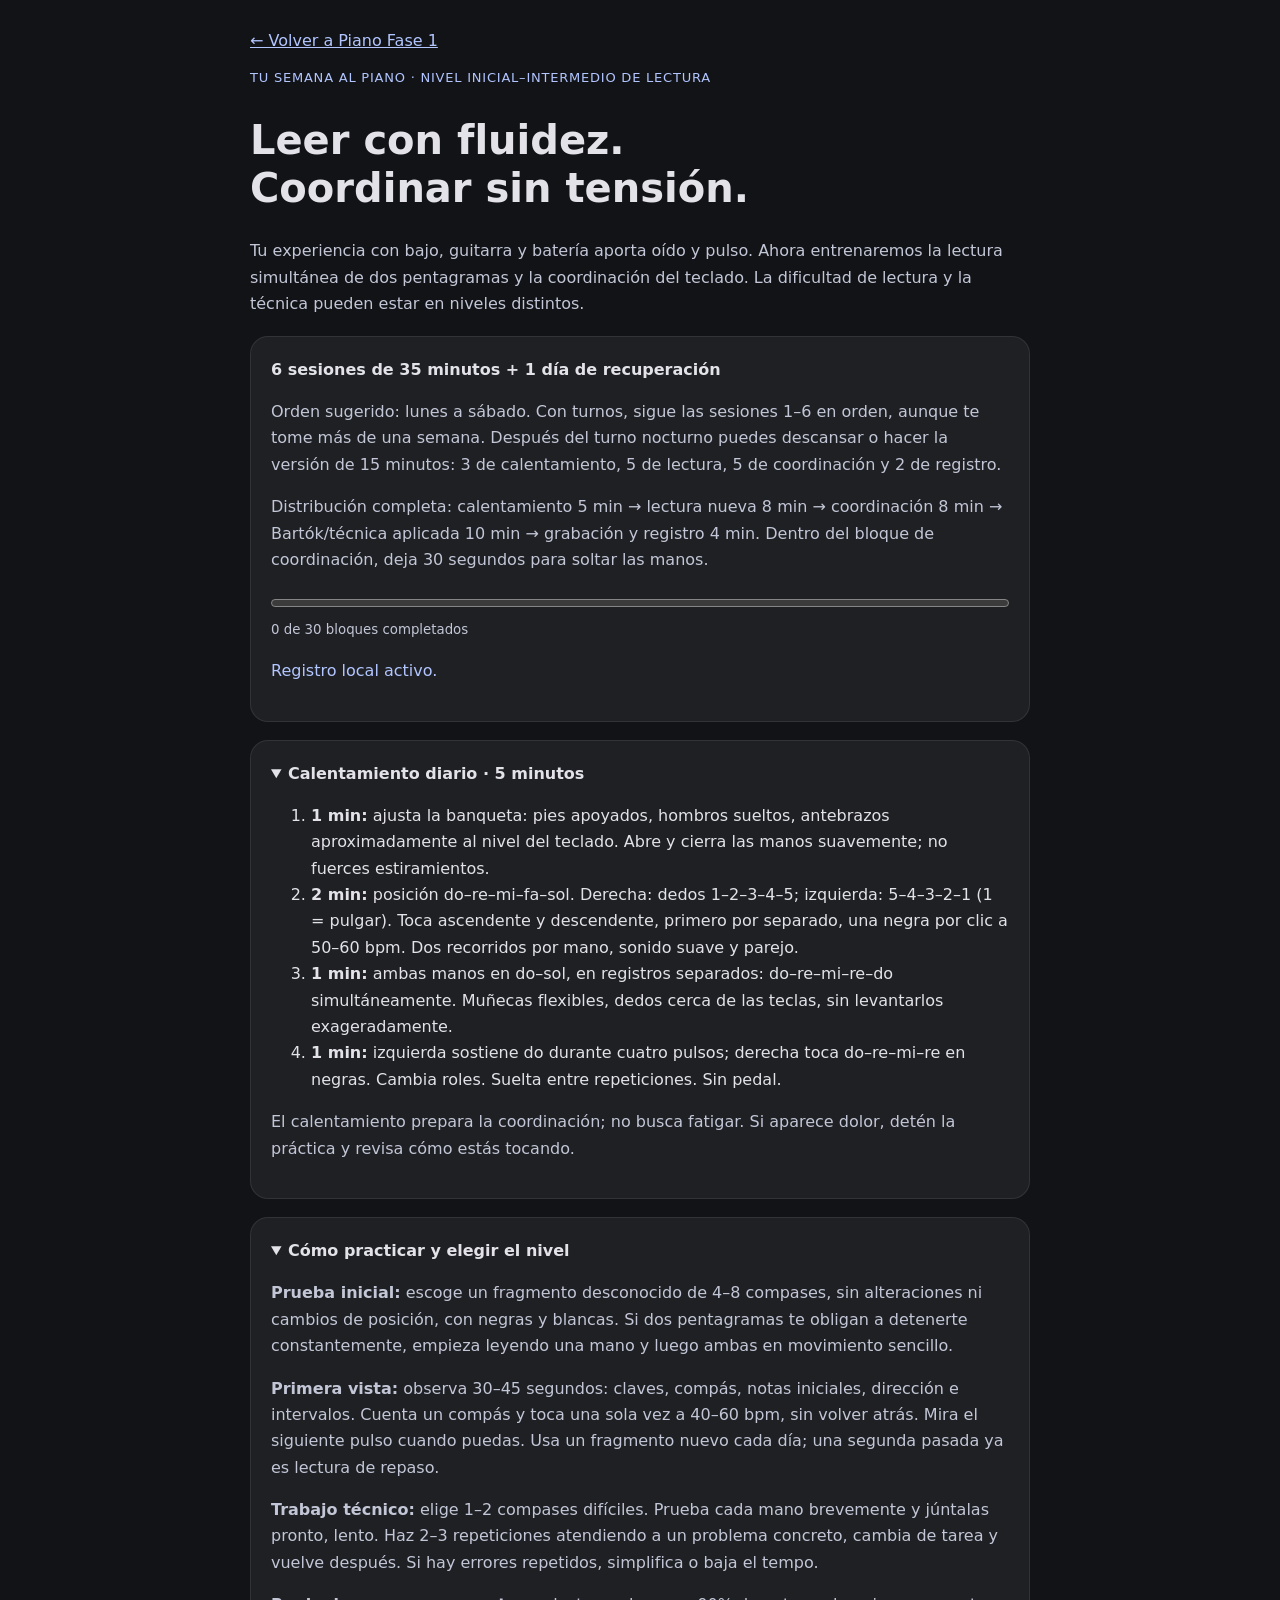
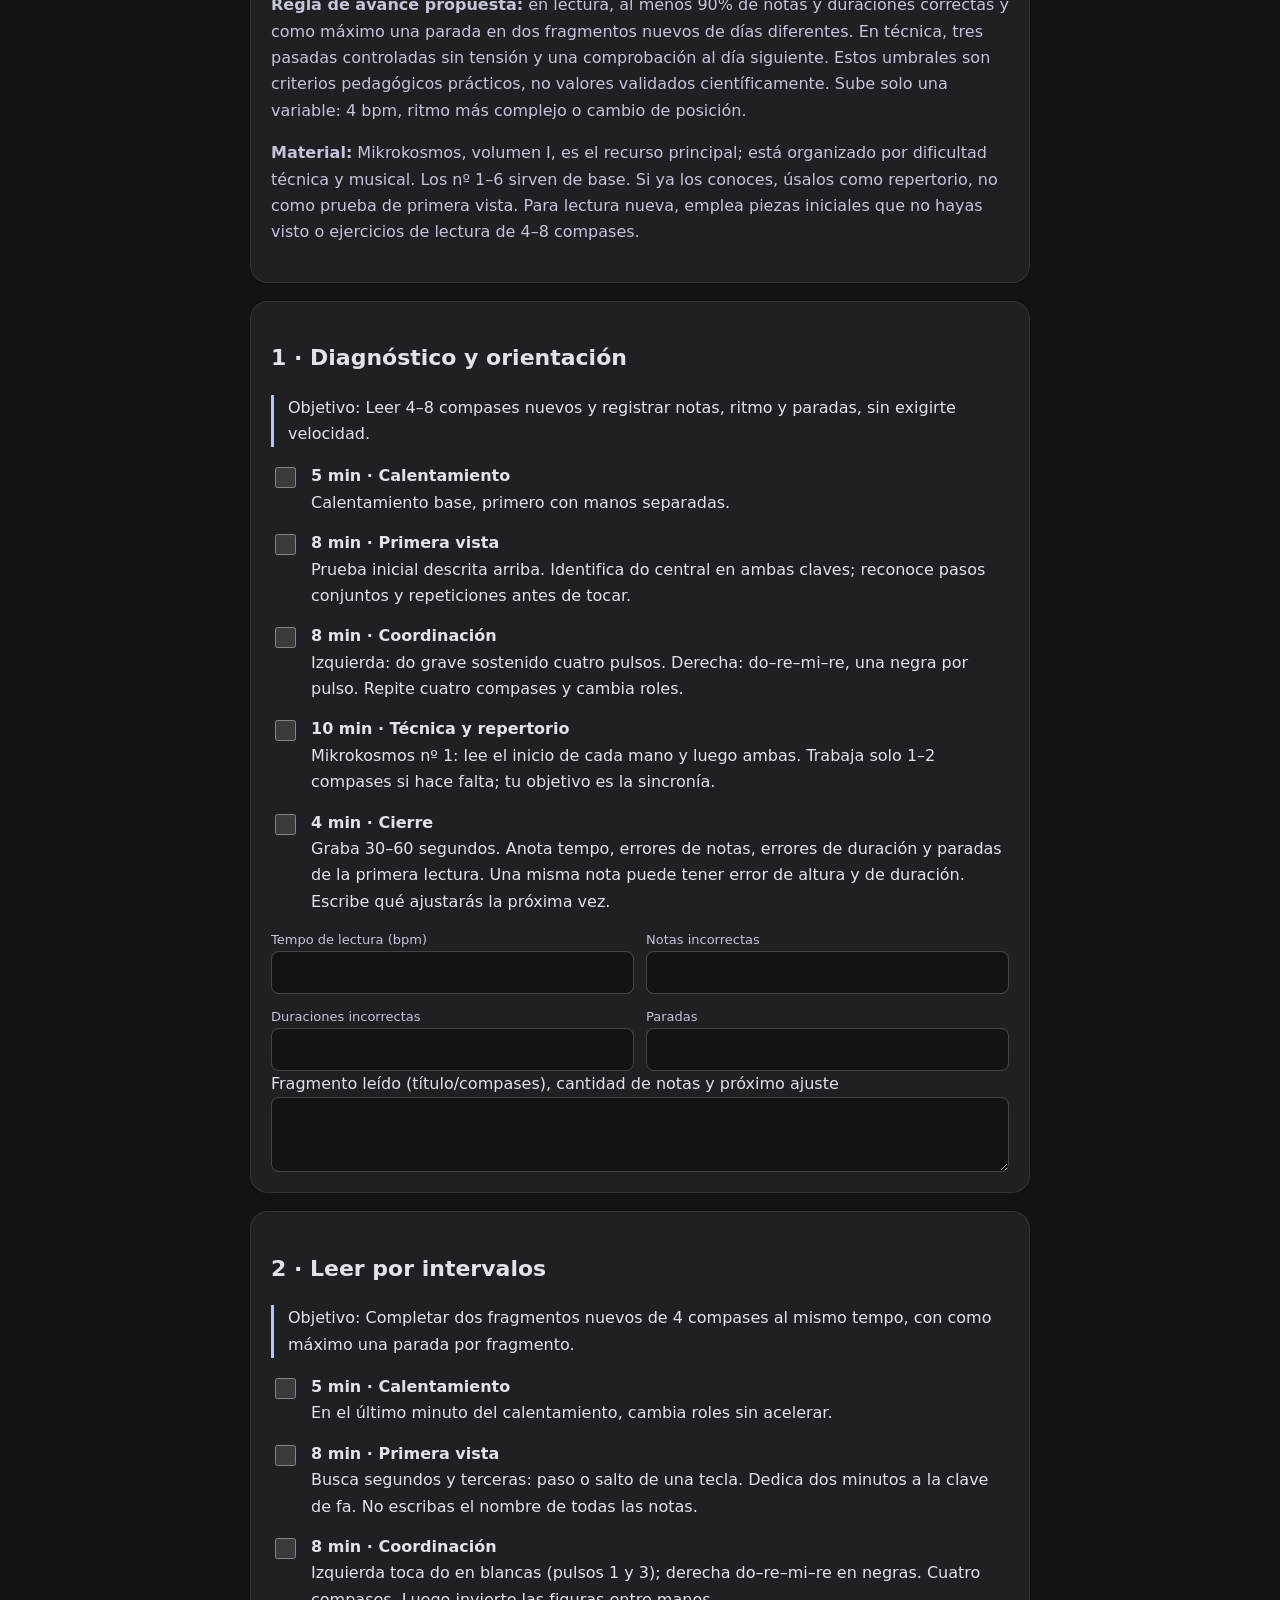
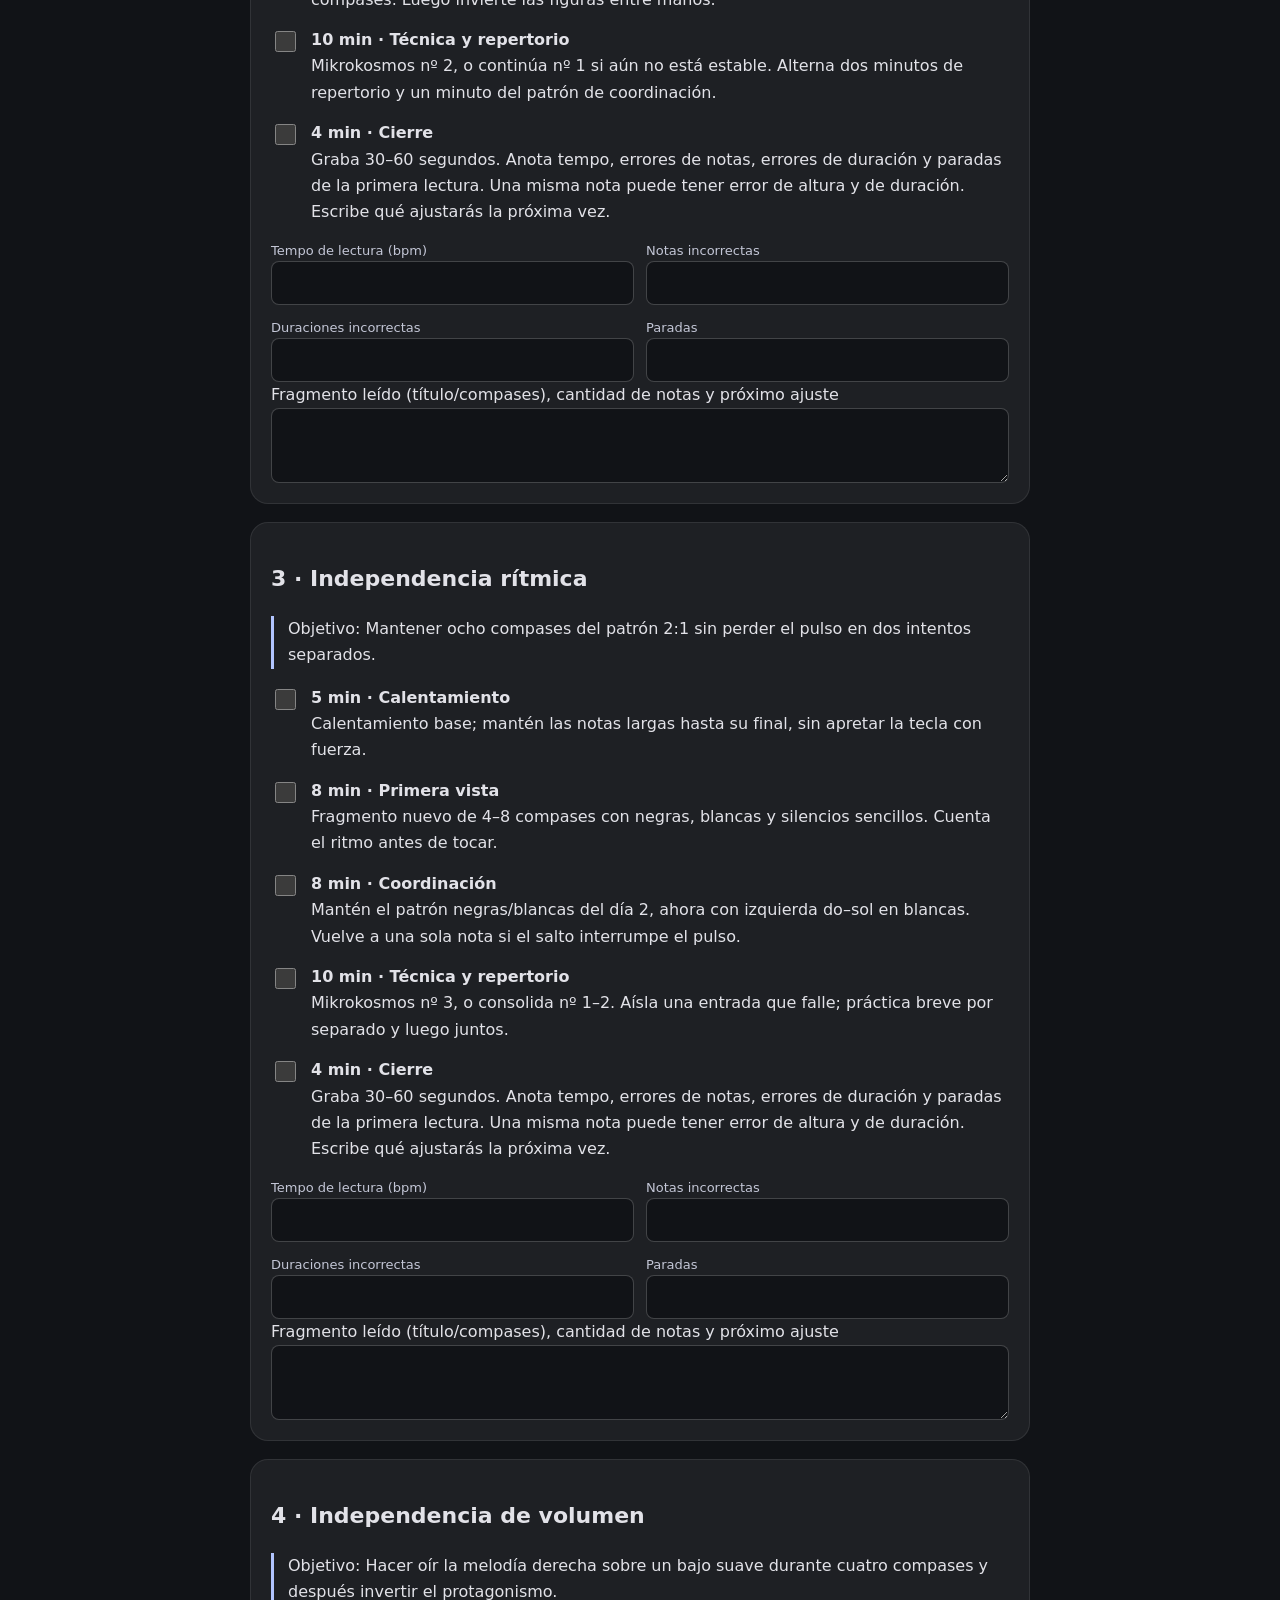
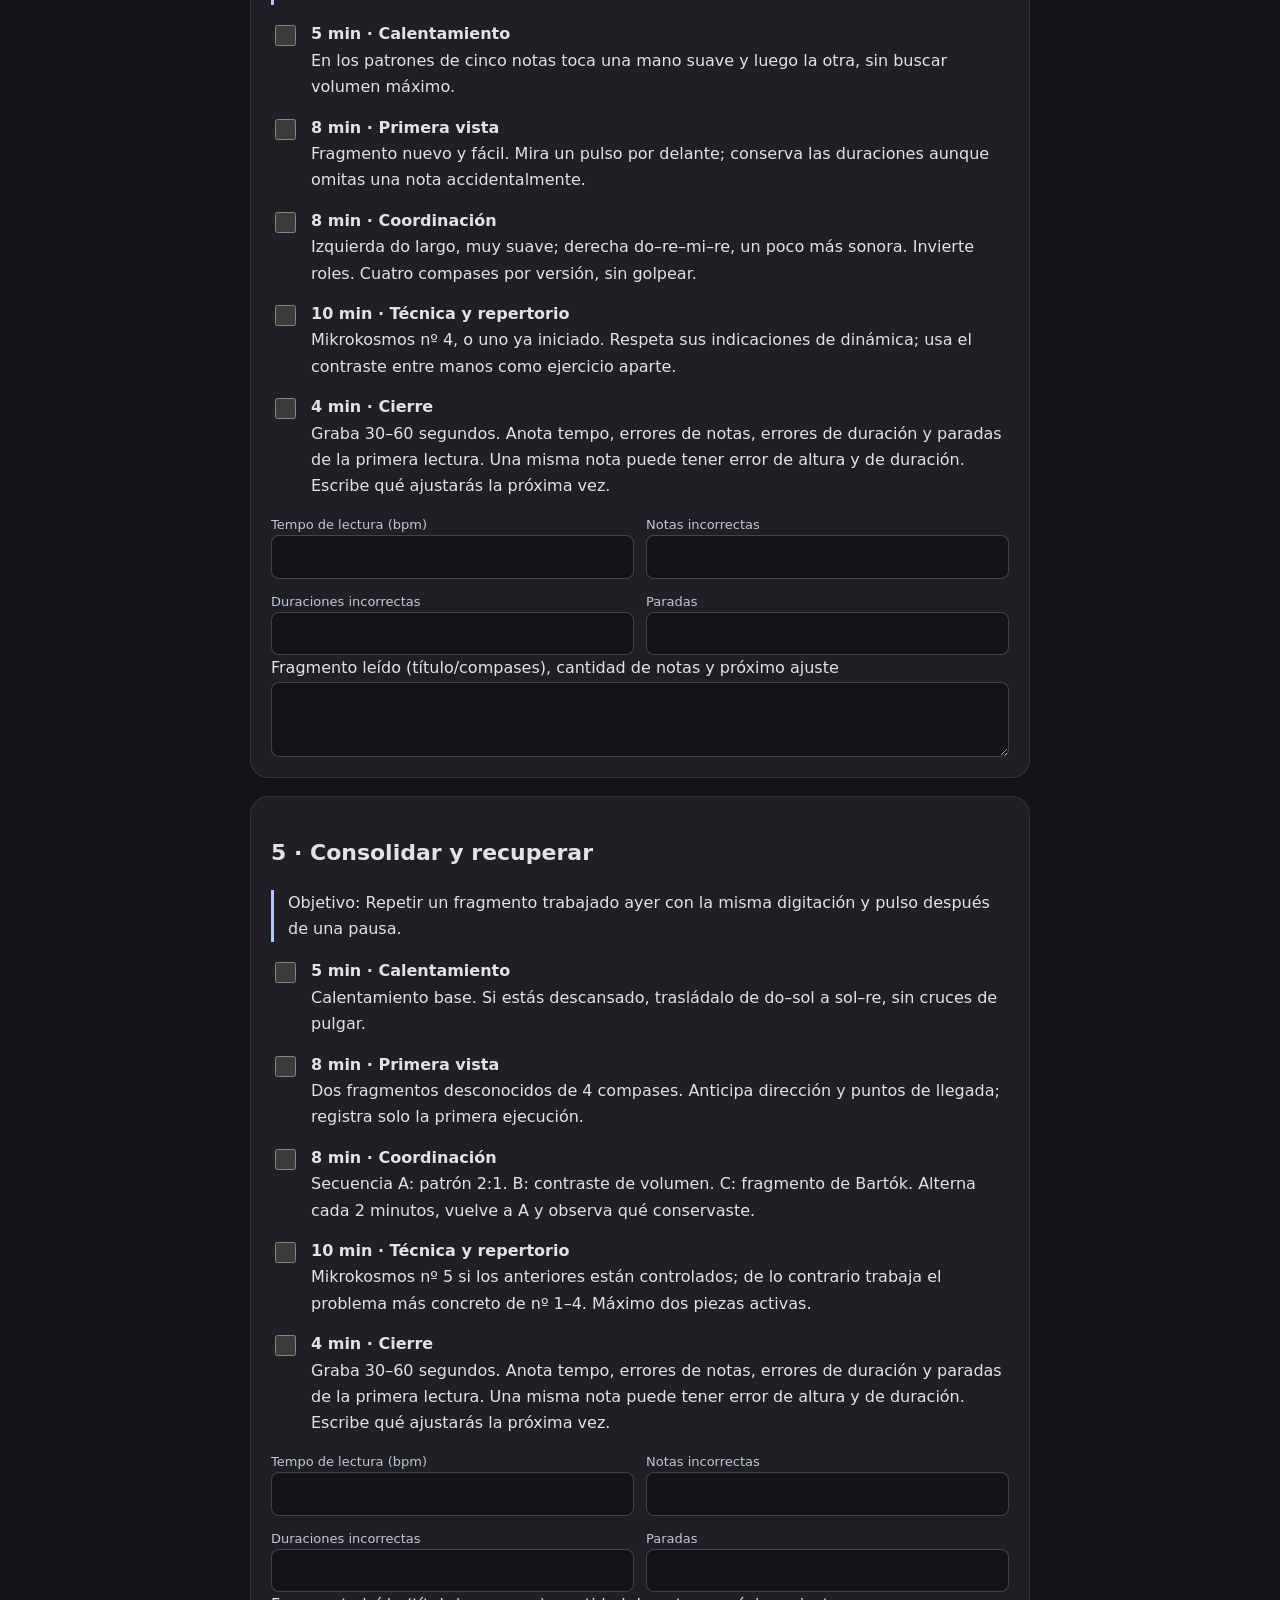
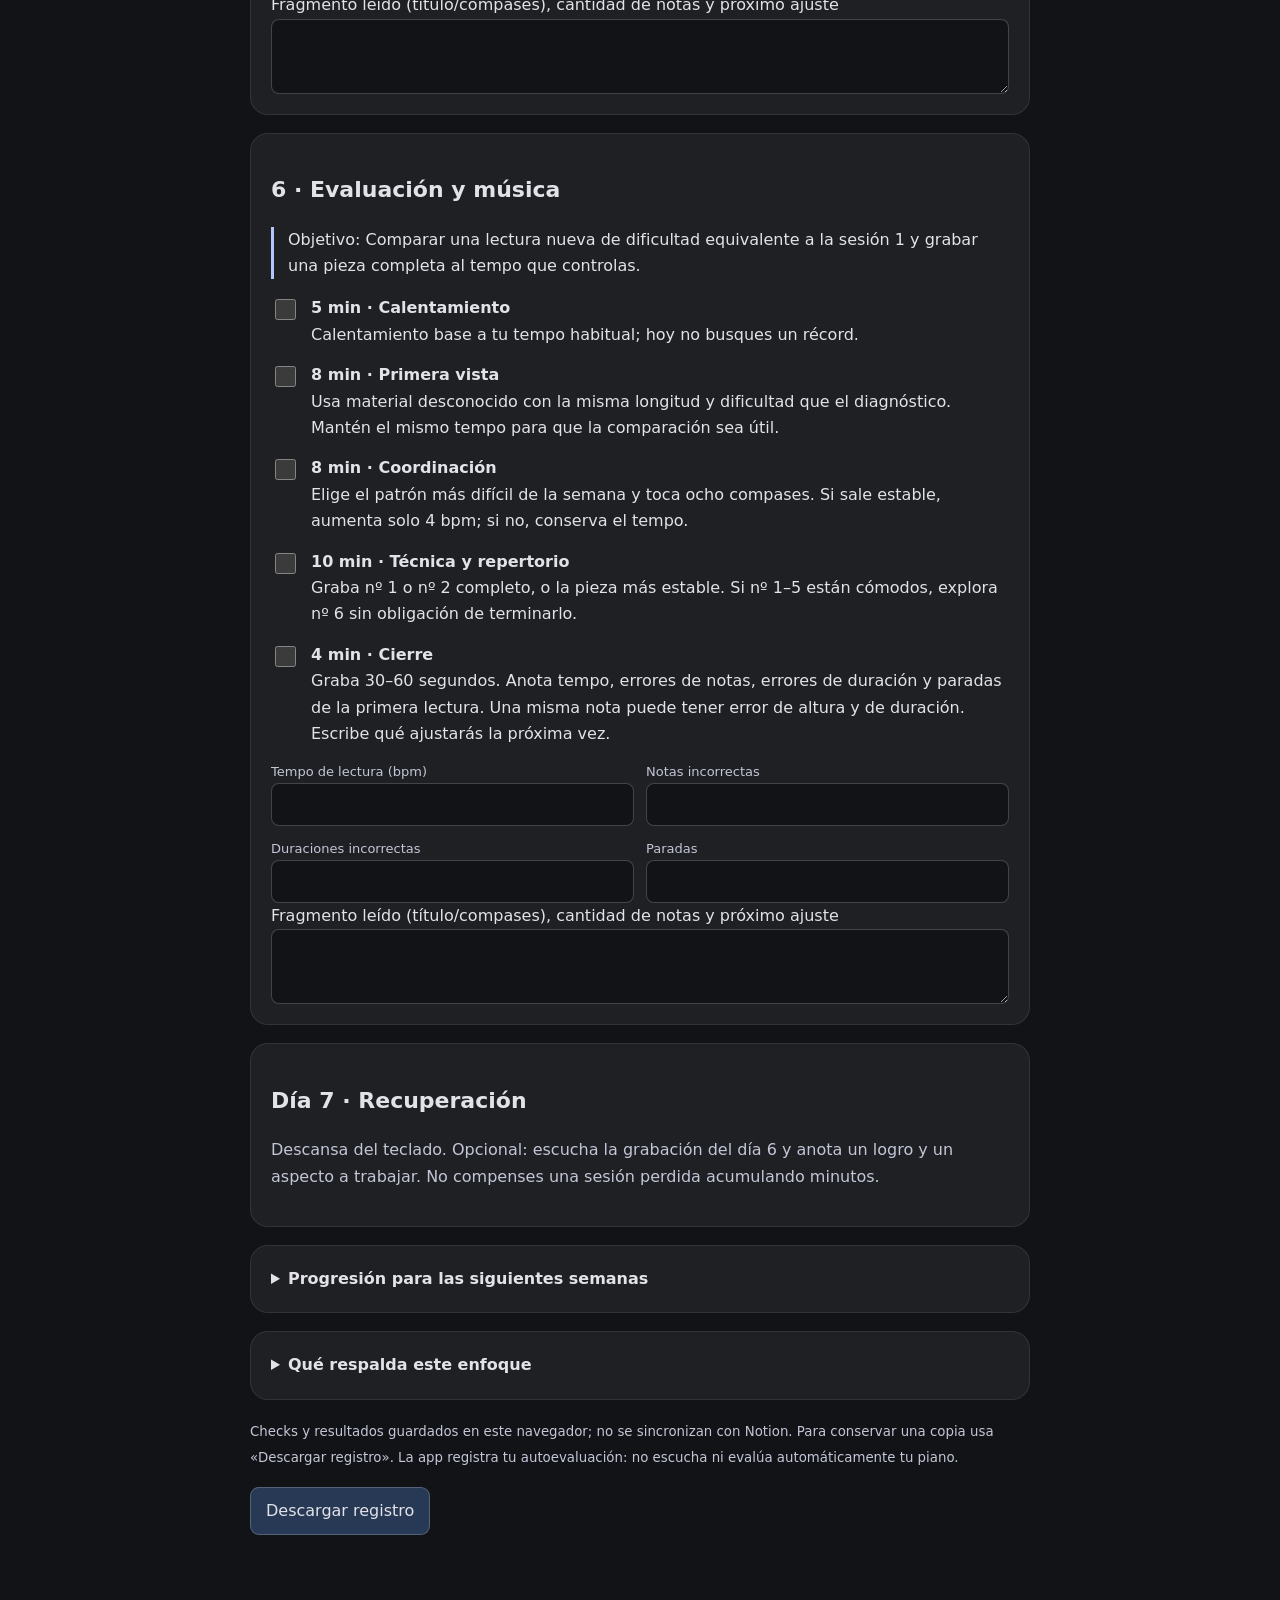
==== semana-practica.html @ bc657efd "Add progressive weekly piano practice and self-assessment" ====
<!doctype html>
<html lang="es">
<head>
<meta charset="utf-8"><meta name="viewport" content="width=device-width,initial-scale=1">
<title>Piano · Lectura, coordinación y técnica</title>
<style>
:root{color-scheme:dark;--bg:#111317;--card:#1e2024;--text:#e2e2e8;--muted:#c3c6d6;--blue:#b2c5ff}*{box-sizing:border-box}body{margin:0;background:var(--bg);color:var(--text);font:16px/1.65 system-ui,sans-serif}main{max-width:820px;margin:auto;padding:28px 20px 70px}h1{font-size:clamp(27px,5vw,40px);line-height:1.2}h2{font-size:22px}h3{font-size:18px}a{color:var(--blue)}.intro,p{color:var(--muted)}.card,details{background:var(--card);border:1px solid #ffffff16;border-radius:18px;padding:20px;margin:18px 0}.pill{color:var(--blue);font-size:13px;letter-spacing:.06em}.goal{border-left:3px solid var(--blue);padding-left:14px;color:var(--text)}summary{cursor:pointer;font-weight:700}label.task{display:flex;gap:12px;margin:14px 0;align-items:flex-start}input[type=checkbox]{width:21px;height:21px;flex-shrink:0;margin-top:4px;accent-color:#5b8cff}label.task:has(input:checked) span{color:var(--muted);text-decoration:line-through}.fields{display:grid;grid-template-columns:repeat(2,minmax(0,1fr));gap:12px}.fields label{font-size:13px;color:var(--muted)}input[type=number],textarea{display:block;width:100%;background:#111317;color:var(--text);border:1px solid #ffffff35;border-radius:8px;padding:10px;font:inherit}textarea{min-height:75px}button{border:1px solid #ffffff35;border-radius:9px;background:#273955;color:var(--text);padding:10px 15px;font:inherit;cursor:pointer}progress{width:100%;accent-color:#5b8cff}small{color:var(--muted)}.status{color:var(--blue)}@media(max-width:480px){.fields{grid-template-columns:1fr}.card,details{padding:16px}}
</style>
</head>
<body><main>
<a href="index.html">← Volver a Piano Fase 1</a>
<p class="pill">TU SEMANA AL PIANO · NIVEL INICIAL–INTERMEDIO DE LECTURA</p>
<h1>Leer con fluidez.<br>Coordinar sin tensión.</h1>
<p class="intro">Tu experiencia con bajo, guitarra y batería aporta oído y pulso. Ahora entrenaremos la lectura simultánea de dos pentagramas y la coordinación del teclado. La dificultad de lectura y la técnica pueden estar en niveles distintos.</p>
<div class="card"><strong>6 sesiones de 35 minutos + 1 día de recuperación</strong>
<p>Orden sugerido: lunes a sábado. Con turnos, sigue las sesiones 1–6 en orden, aunque te tome más de una semana. Después del turno nocturno puedes descansar o hacer la versión de 15 minutos: 3 de calentamiento, 5 de lectura, 5 de coordinación y 2 de registro.</p>
<p>Distribución completa: calentamiento 5 min → lectura nueva 8 min → coordinación 8 min → Bartók/técnica aplicada 10 min → grabación y registro 4 min. Dentro del bloque de coordinación, deja 30 segundos para soltar las manos.</p>
<progress id="progress" value="0" max="30"></progress><small id="progressLabel"></small><p id="storageStatus" class="status" role="status"></p>
</div>
<details open><summary>Calentamiento diario · 5 minutos</summary>
<ol>
<li><strong>1 min:</strong> ajusta la banqueta: pies apoyados, hombros sueltos, antebrazos aproximadamente al nivel del teclado. Abre y cierra las manos suavemente; no fuerces estiramientos.</li>
<li><strong>2 min:</strong> posición do–re–mi–fa–sol. Derecha: dedos 1–2–3–4–5; izquierda: 5–4–3–2–1 (1 = pulgar). Toca ascendente y descendente, primero por separado, una negra por clic a 50–60 bpm. Dos recorridos por mano, sonido suave y parejo.</li>
<li><strong>1 min:</strong> ambas manos en do–sol, en registros separados: do–re–mi–re–do simultáneamente. Muñecas flexibles, dedos cerca de las teclas, sin levantarlos exageradamente.</li>
<li><strong>1 min:</strong> izquierda sostiene do durante cuatro pulsos; derecha toca do–re–mi–re en negras. Cambia roles. Suelta entre repeticiones. Sin pedal.</li>
</ol><p>El calentamiento prepara la coordinación; no busca fatigar. Si aparece dolor, detén la práctica y revisa cómo estás tocando.</p></details>
<details open><summary>Cómo practicar y elegir el nivel</summary>
<p><strong>Prueba inicial:</strong> escoge un fragmento desconocido de 4–8 compases, sin alteraciones ni cambios de posición, con negras y blancas. Si dos pentagramas te obligan a detenerte constantemente, empieza leyendo una mano y luego ambas en movimiento sencillo.</p>
<p><strong>Primera vista:</strong> observa 30–45 segundos: claves, compás, notas iniciales, dirección e intervalos. Cuenta un compás y toca una sola vez a 40–60 bpm, sin volver atrás. Mira el siguiente pulso cuando puedas. Usa un fragmento nuevo cada día; una segunda pasada ya es lectura de repaso.</p>
<p><strong>Trabajo técnico:</strong> elige 1–2 compases difíciles. Prueba cada mano brevemente y júntalas pronto, lento. Haz 2–3 repeticiones atendiendo a un problema concreto, cambia de tarea y vuelve después. Si hay errores repetidos, simplifica o baja el tempo.</p>
<p><strong>Regla de avance propuesta:</strong> en lectura, al menos 90% de notas y duraciones correctas y como máximo una parada en dos fragmentos nuevos de días diferentes. En técnica, tres pasadas controladas sin tensión y una comprobación al día siguiente. Estos umbrales son criterios pedagógicos prácticos, no valores validados científicamente. Sube solo una variable: 4 bpm, ritmo más complejo o cambio de posición.</p>
<p><strong>Material:</strong> Mikrokosmos, volumen I, es el recurso principal; está organizado por dificultad técnica y musical. Los nº 1–6 sirven de base. Si ya los conoces, úsalos como repertorio, no como prueba de primera vista. Para lectura nueva, emplea piezas iniciales que no hayas visto o ejercicios de lectura de 4–8 compases.</p>
</details>
<div id="sessions"></div>
<div class="card"><h2>Día 7 · Recuperación</h2><p>Descansa del teclado. Opcional: escucha la grabación del día 6 y anota un logro y un aspecto a trabajar. No compenses una sesión perdida acumulando minutos.</p></div>
<details><summary>Progresión para las siguientes semanas</summary><p><strong>Semana 2:</strong> repite la estructura con fragmentos nuevos. Conserva nº 1–6 si aún cuesta coordinar; introduce nº 10 (manos alternadas) cuando la base esté estable.</p><p><strong>Semana 3:</strong> añade nº 11 (movimiento paralelo) y nº 12 (reflejo) solo si puedes mantener pulso y relajación. Trabaja el contraste fuerte/suave entre manos.</p><p><strong>Semana 4:</strong> introduce nº 13 (cambio de posición) y después nº 16 (movimiento contrario), según resultados. Una dificultad nueva por vez. Reserva parte del repertorio para una melodía cristiana o de rock sencilla con bajo en notas largas; debe caber en tu nivel técnico actual.</p><p>No hay obligación de completar todos esos números en cuatro semanas. El criterio para avanzar es cómo tocas, no la fecha.</p></details>
<details><summary>Qué respalda este enfoque</summary><p>No hay evidencia comparativa suficiente para llamar a un libro el método más eficiente para todos. Un estudio de 25 pianistas avanzados encontró mejoras con un programa combinado de lectura; otro estudio pequeño con clarinetistas avanzados encontró ventajas al alternar tareas. Son orientaciones útiles, pero no prueban que esta rutina exacta sea superior en principiantes adultos.</p><ul>
<li><a href="https://research.monash.edu/en/publications/improving-sight-reading-skills-in-advanced-pianists-a-hybrid-appr/" target="_blank" rel="noopener">Zhukov y colaboradores: enfoque combinado de lectura (2016)</a></li>
<li><a href="https://www.frontiersin.org/journals/psychology/articles/10.3389/fpsyg.2016.01251/full" target="_blank" rel="noopener">Carter y Grahn: práctica en bloques y alternada (2016)</a></li>
<li><a href="https://www.boosey.com/downloads/BHKeyboard2006_E.pdf" target="_blank" rel="noopener">Boosey & Hawkes: catálogo de Mikrokosmos</a></li></ul><p>El plan adapta esas orientaciones con decisiones docentes: fragmentos pequeños, práctica distribuida, continuidad del pulso y objetivos observables. Hanon no es obligatorio; al inicio, estos patrones breves y las piezas cubren las prioridades de la semana.</p></details>
<p><small>Checks y resultados guardados en este navegador; no se sincronizan con Notion. Para conservar una copia usa «Descargar registro». La app registra tu autoevaluación: no escucha ni evalúa automáticamente tu piano.</small></p>
<button id="export" type="button">Descargar registro</button>
</main>
<script>
const sessions = [
{title:'1 · Diagnóstico y orientación',goal:'Leer 4–8 compases nuevos y registrar notas, ritmo y paradas, sin exigirte velocidad.',reading:'Prueba inicial descrita arriba. Identifica do central en ambas claves; reconoce pasos conjuntos y repeticiones antes de tocar.',coord:'Izquierda: do grave sostenido cuatro pulsos. Derecha: do–re–mi–re, una negra por pulso. Repite cuatro compases y cambia roles.',piece:'Mikrokosmos nº 1: lee el inicio de cada mano y luego ambas. Trabaja solo 1–2 compases si hace falta; tu objetivo es la sincronía.',extra:'Calentamiento base, primero con manos separadas.'},
{title:'2 · Leer por intervalos',goal:'Completar dos fragmentos nuevos de 4 compases al mismo tempo, con como máximo una parada por fragmento.',reading:'Busca segundos y terceras: paso o salto de una tecla. Dedica dos minutos a la clave de fa. No escribas el nombre de todas las notas.',coord:'Izquierda toca do en blancas (pulsos 1 y 3); derecha do–re–mi–re en negras. Cuatro compases. Luego invierte las figuras entre manos.',piece:'Mikrokosmos nº 2, o continúa nº 1 si aún no está estable. Alterna dos minutos de repertorio y un minuto del patrón de coordinación.',extra:'En el último minuto del calentamiento, cambia roles sin acelerar.'},
{title:'3 · Independencia rítmica',goal:'Mantener ocho compases del patrón 2:1 sin perder el pulso en dos intentos separados.',reading:'Fragmento nuevo de 4–8 compases con negras, blancas y silencios sencillos. Cuenta el ritmo antes de tocar.',coord:'Mantén el patrón negras/blancas del día 2, ahora con izquierda do–sol en blancas. Vuelve a una sola nota si el salto interrumpe el pulso.',piece:'Mikrokosmos nº 3, o consolida nº 1–2. Aísla una entrada que falle; práctica breve por separado y luego juntos.',extra:'Calentamiento base; mantén las notas largas hasta su final, sin apretar la tecla con fuerza.'},
{title:'4 · Independencia de volumen',goal:'Hacer oír la melodía derecha sobre un bajo suave durante cuatro compases y después invertir el protagonismo.',reading:'Fragmento nuevo y fácil. Mira un pulso por delante; conserva las duraciones aunque omitas una nota accidentalmente.',coord:'Izquierda do largo, muy suave; derecha do–re–mi–re, un poco más sonora. Invierte roles. Cuatro compases por versión, sin golpear.',piece:'Mikrokosmos nº 4, o uno ya iniciado. Respeta sus indicaciones de dinámica; usa el contraste entre manos como ejercicio aparte.',extra:'En los patrones de cinco notas toca una mano suave y luego la otra, sin buscar volumen máximo.'},
{title:'5 · Consolidar y recuperar',goal:'Repetir un fragmento trabajado ayer con la misma digitación y pulso después de una pausa.',reading:'Dos fragmentos desconocidos de 4 compases. Anticipa dirección y puntos de llegada; registra solo la primera ejecución.',coord:'Secuencia A: patrón 2:1. B: contraste de volumen. C: fragmento de Bartók. Alterna cada 2 minutos, vuelve a A y observa qué conservaste.',piece:'Mikrokosmos nº 5 si los anteriores están controlados; de lo contrario trabaja el problema más concreto de nº 1–4. Máximo dos piezas activas.',extra:'Calentamiento base. Si estás descansado, trasládalo de do–sol a sol–re, sin cruces de pulgar.'},
{title:'6 · Evaluación y música',goal:'Comparar una lectura nueva de dificultad equivalente a la sesión 1 y grabar una pieza completa al tempo que controlas.',reading:'Usa material desconocido con la misma longitud y dificultad que el diagnóstico. Mantén el mismo tempo para que la comparación sea útil.',coord:'Elige el patrón más difícil de la semana y toca ocho compases. Si sale estable, aumenta solo 4 bpm; si no, conserva el tempo.',piece:'Graba nº 1 o nº 2 completo, o la pieza más estable. Si nº 1–5 están cómodos, explora nº 6 sin obligación de terminarlo.',extra:'Calentamiento base a tu tempo habitual; hoy no busques un récord.'}
];
const KEY='piano_weekly_practice_v1';let state={};let storageOK=true;
try{state=JSON.parse(localStorage.getItem(KEY))||{};if(typeof state!=='object'||Array.isArray(state))state={};}catch(e){storageOK=false;}
function save(){try{localStorage.setItem(KEY,JSON.stringify(state));storageOK=true;}catch(e){storageOK=false;}update();}
function update(){let done=0;for(let i=0;i<6;i++)for(let j=0;j<5;j++)if(state['check-'+i+'-'+j])done++;document.getElementById('progress').value=done;document.getElementById('progressLabel').textContent=done+' de 30 bloques completados';document.getElementById('storageStatus').textContent=storageOK?'Registro local activo.':'No se pudo guardar en este navegador. Descarga tu registro antes de salir.';}
const root=document.getElementById('sessions');
sessions.forEach((s,i)=>{const article=document.createElement('article');article.className='card';const h=document.createElement('h2');h.textContent=s.title;article.appendChild(h);const goal=document.createElement('p');goal.className='goal';goal.textContent='Objetivo: '+s.goal;article.appendChild(goal);
const blocks=[['5 min · Calentamiento',s.extra],['8 min · Primera vista',s.reading],['8 min · Coordinación',s.coord],['10 min · Técnica y repertorio',s.piece],['4 min · Cierre','Graba 30–60 segundos. Anota tempo, errores de notas, errores de duración y paradas de la primera lectura. Una misma nota puede tener error de altura y de duración. Escribe qué ajustarás la próxima vez.']];
blocks.forEach((b,j)=>{const label=document.createElement('label');label.className='task';const check=document.createElement('input');check.type='checkbox';const k='check-'+i+'-'+j;check.checked=!!state[k];check.addEventListener('change',()=>{state[k]=check.checked;save();});const text=document.createElement('span');const strong=document.createElement('strong');strong.textContent=b[0];text.append(strong,document.createElement('br'),document.createTextNode(b[1]));label.append(check,text);article.appendChild(label);});
const fields=document.createElement('div');fields.className='fields';[['tempo','Tempo de lectura (bpm)'],['notes','Notas incorrectas'],['rhythm','Duraciones incorrectas'],['stops','Paradas']].forEach(([name,title])=>{const label=document.createElement('label');label.textContent=title;const input=document.createElement('input');input.type='number';input.min='0';input.step='1';if(name==='tempo'){input.min='20';input.max='240';}const k='metric-'+i+'-'+name;input.value=state[k]??'';input.addEventListener('input',()=>{state[k]=input.value;save();});label.appendChild(input);fields.appendChild(label);});article.appendChild(fields);const label=document.createElement('label');label.textContent='Fragmento leído (título/compases), cantidad de notas y próximo ajuste';const notes=document.createElement('textarea');const k='note-'+i;notes.value=state[k]||'';notes.addEventListener('input',()=>{state[k]=notes.value;save();});label.appendChild(notes);article.appendChild(label);root.appendChild(article);});
document.getElementById('export').addEventListener('click',()=>{const blob=new Blob([JSON.stringify({plan:'Lectura, coordinación y técnica',exportedAt:new Date().toISOString(),sessions,state},null,2)],{type:'application/json'});const url=URL.createObjectURL(blob);const link=document.createElement('a');link.href=url;link.download='registro-piano-semanal.json';link.click();setTimeout(()=>URL.revokeObjectURL(url),1000);});update();
</script></body></html>
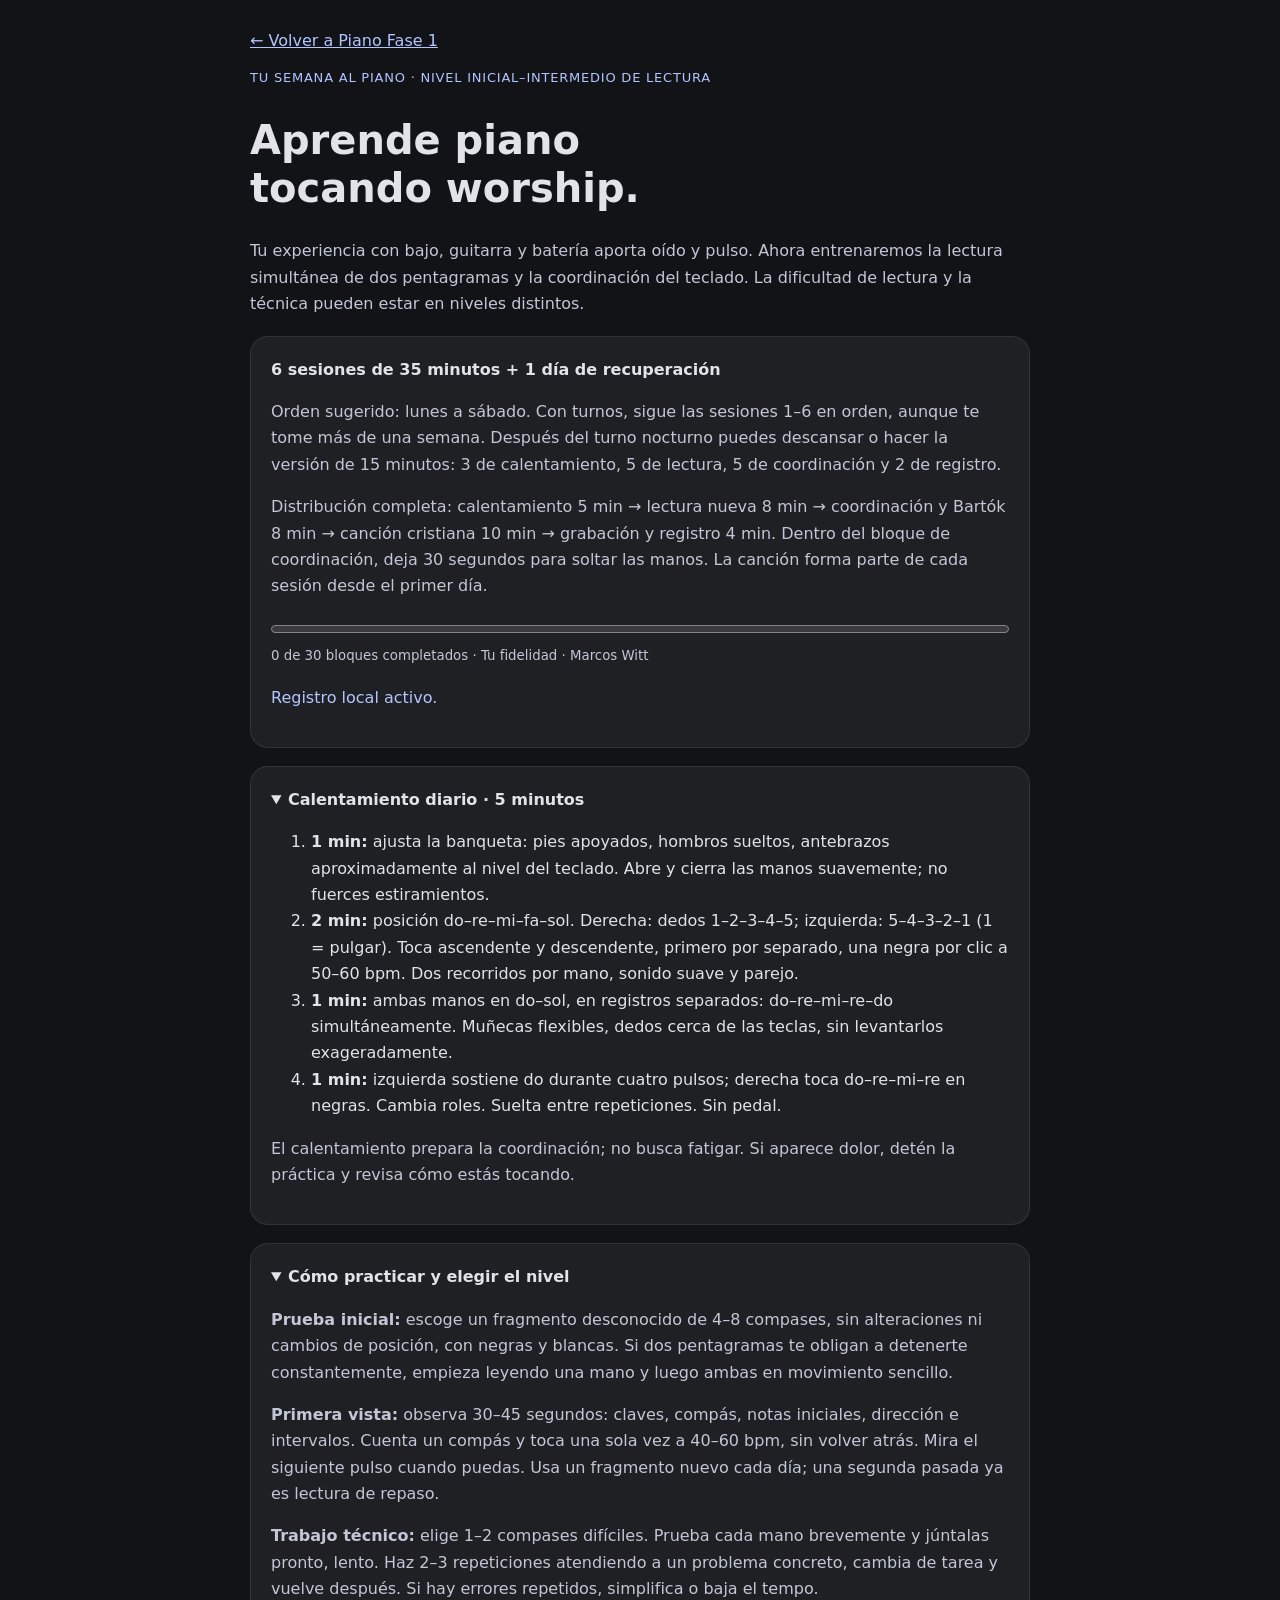
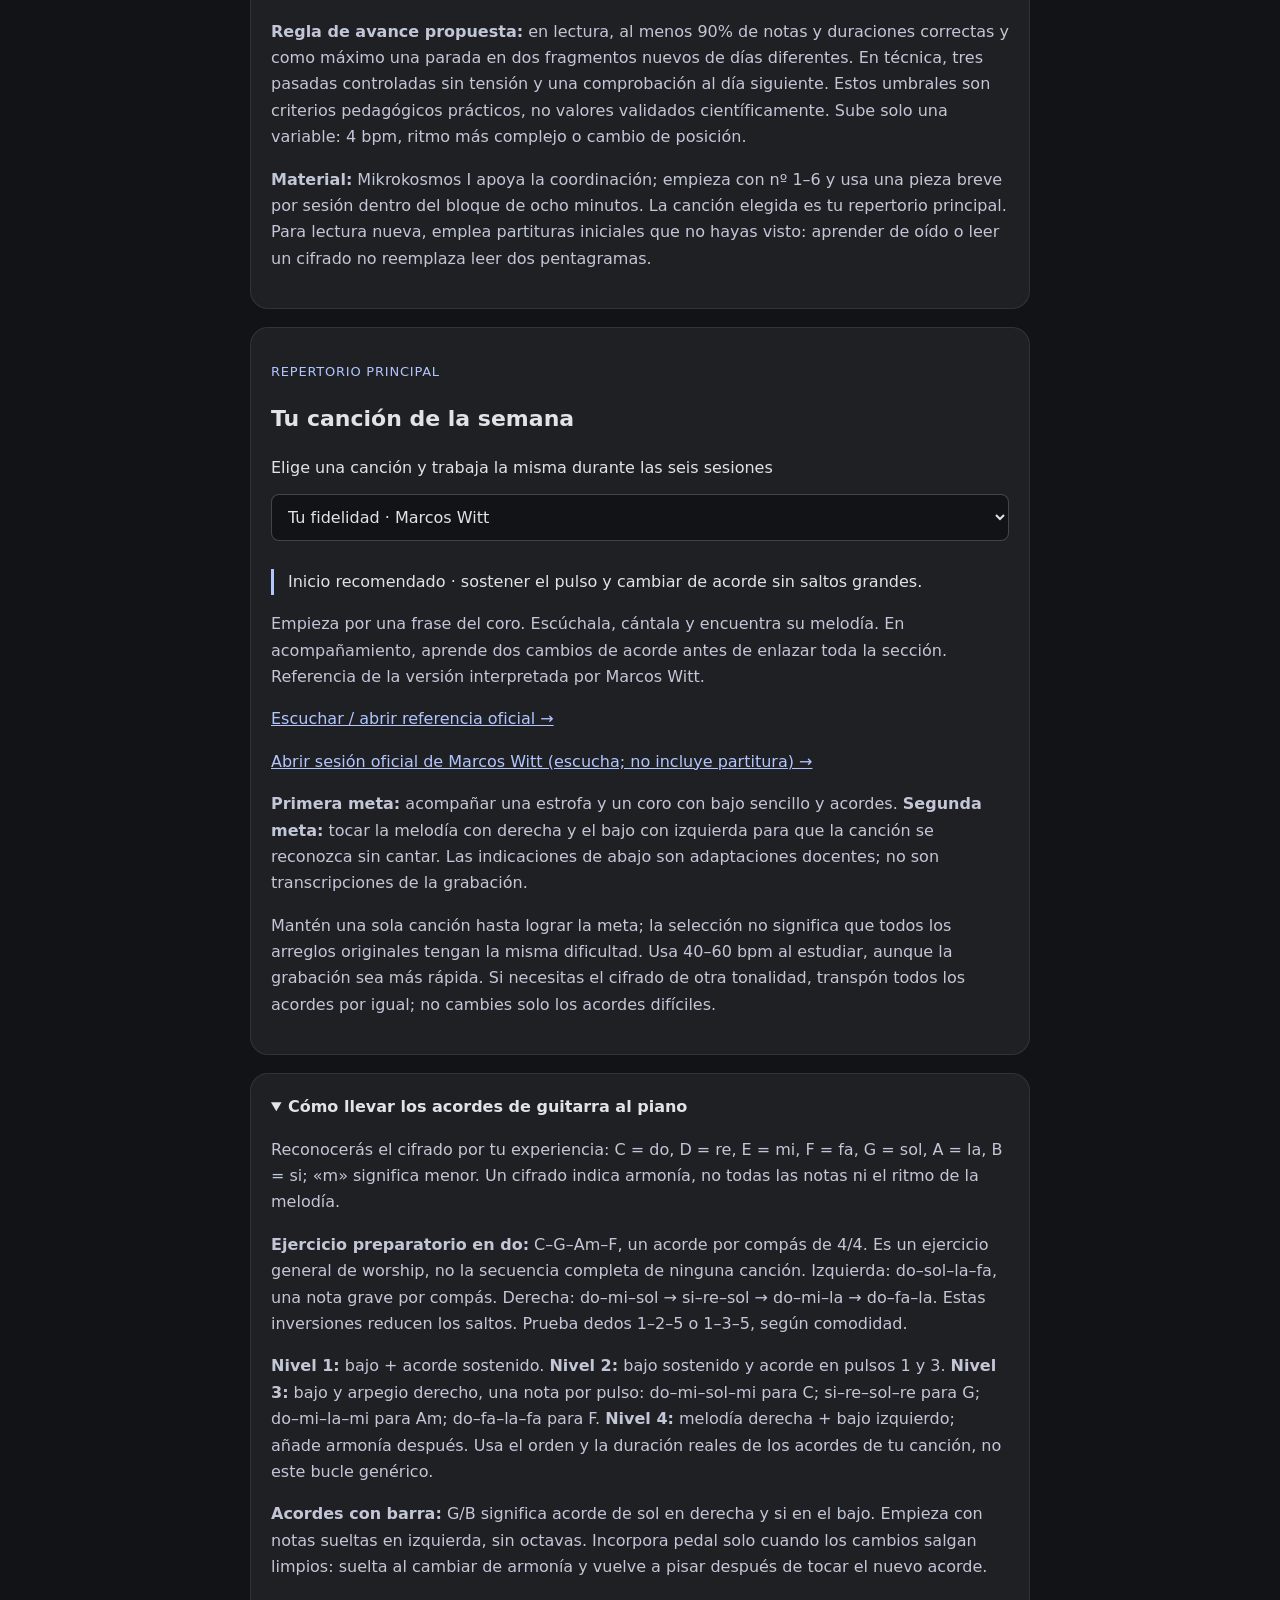
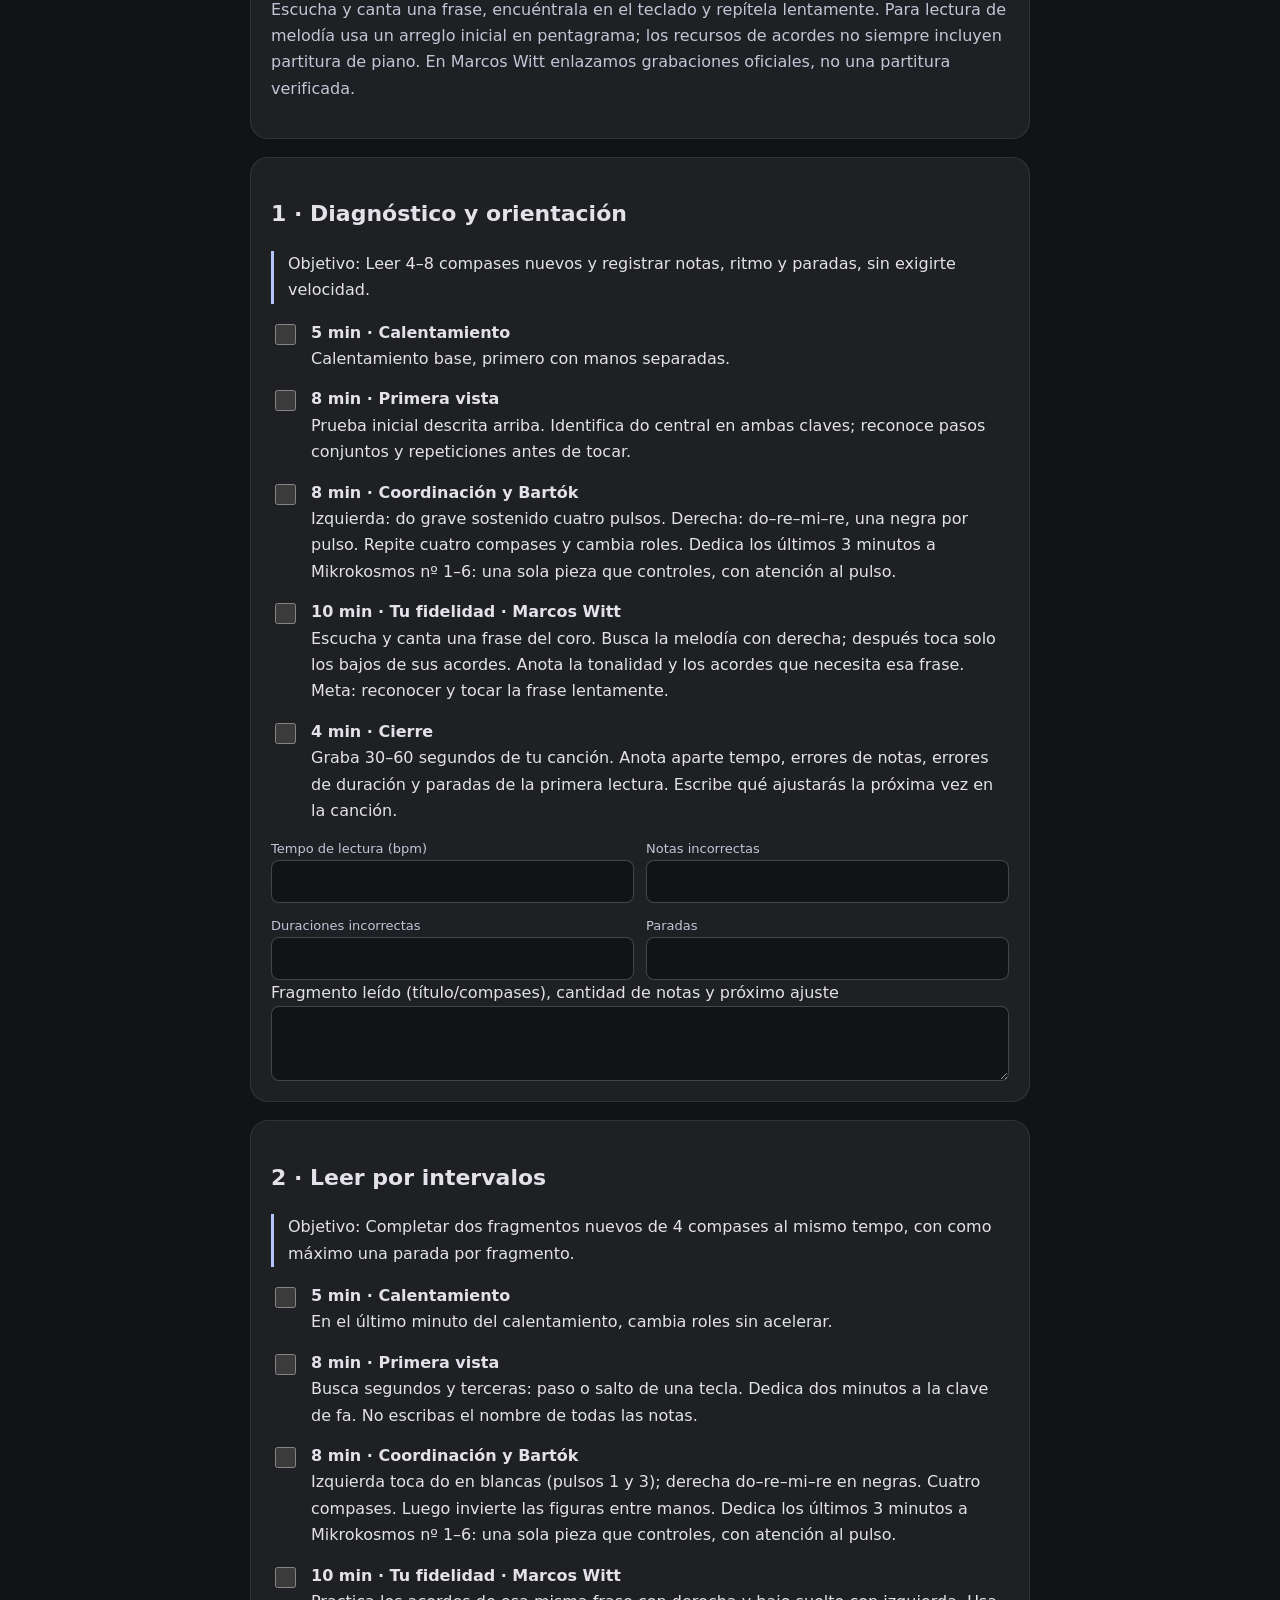
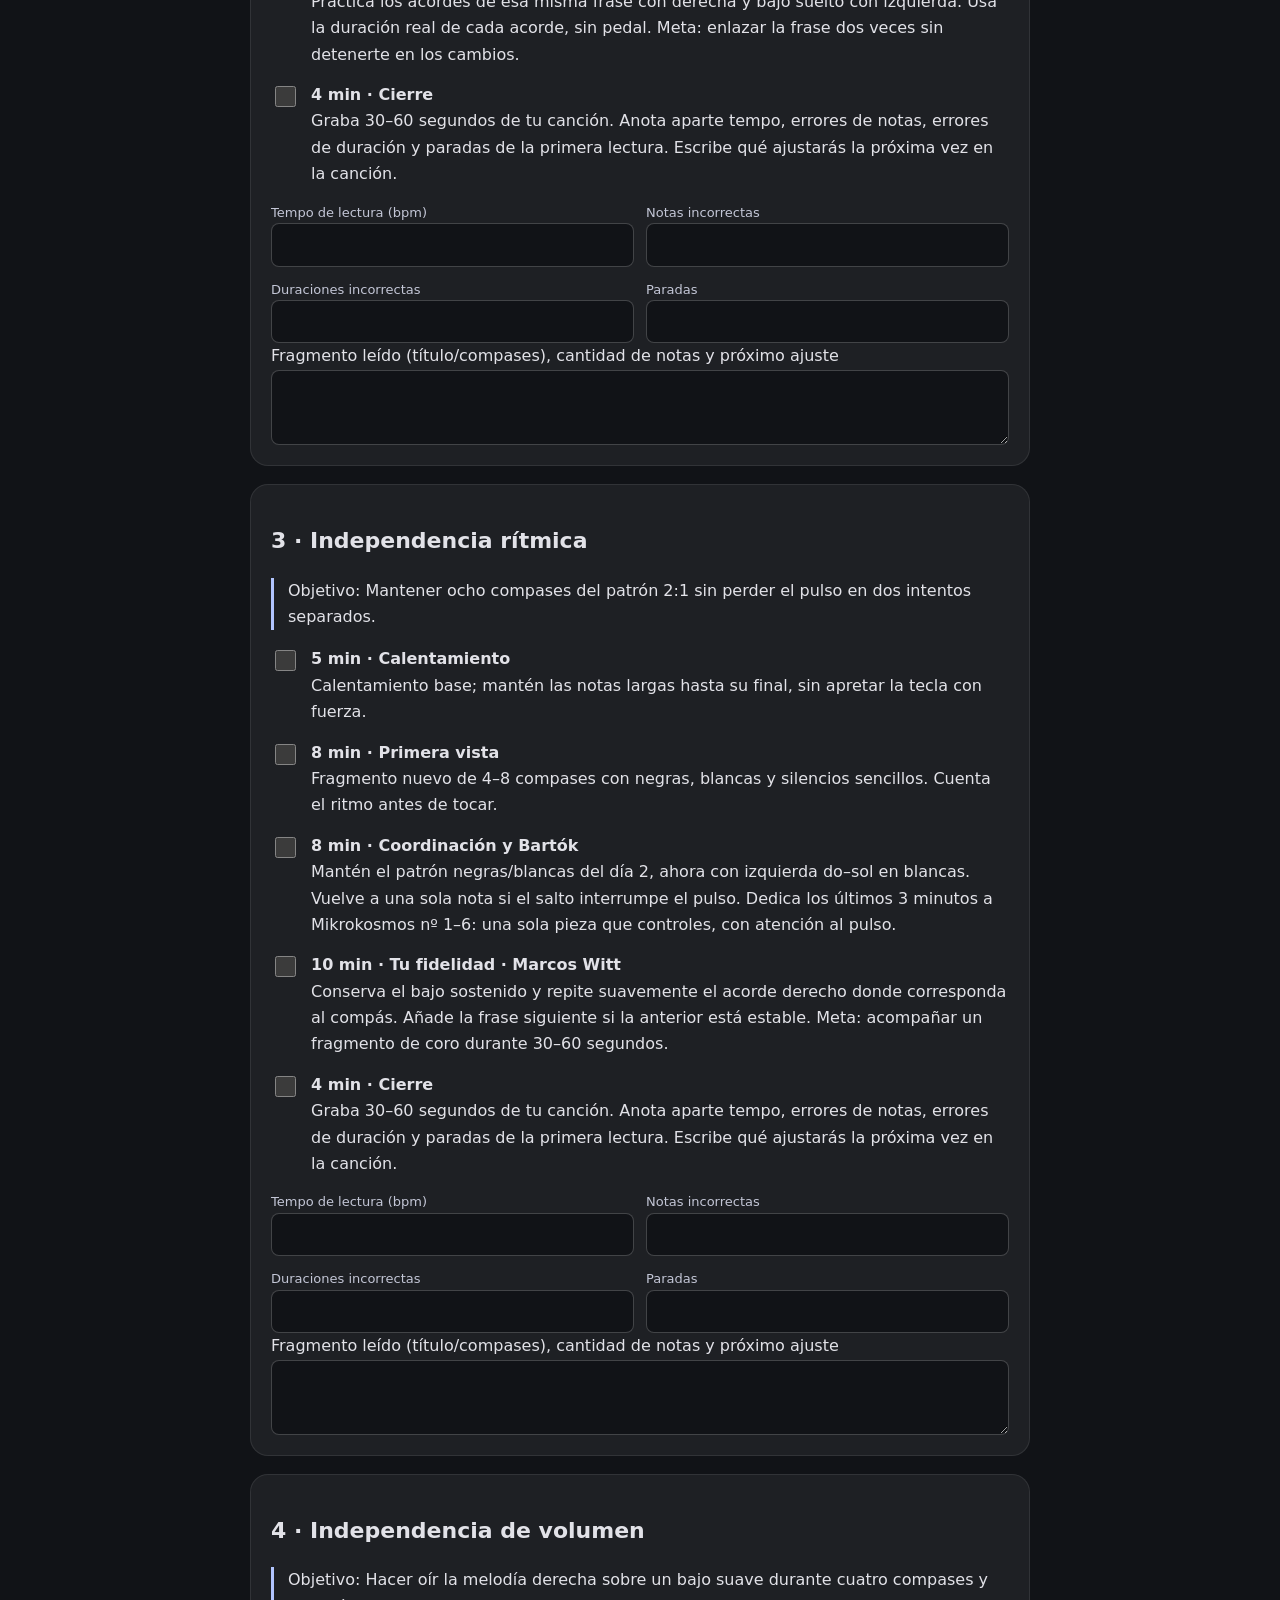
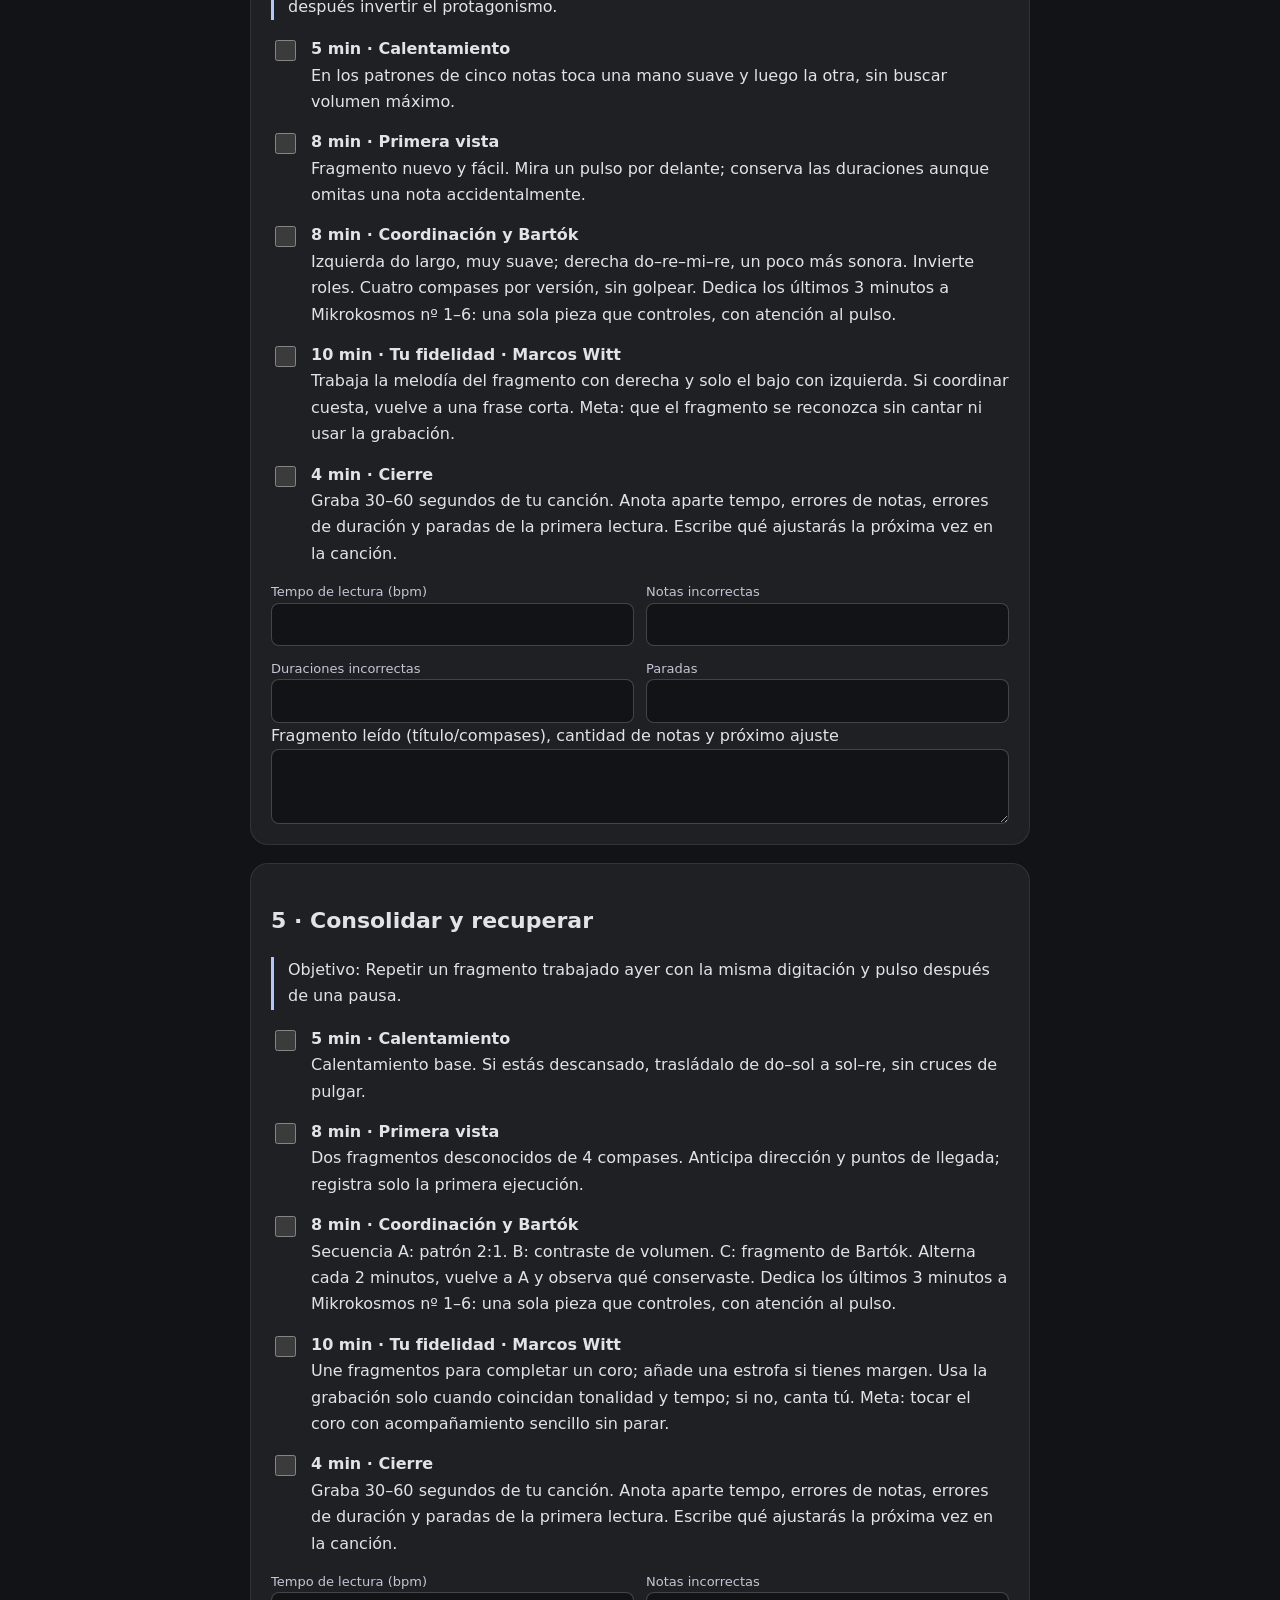
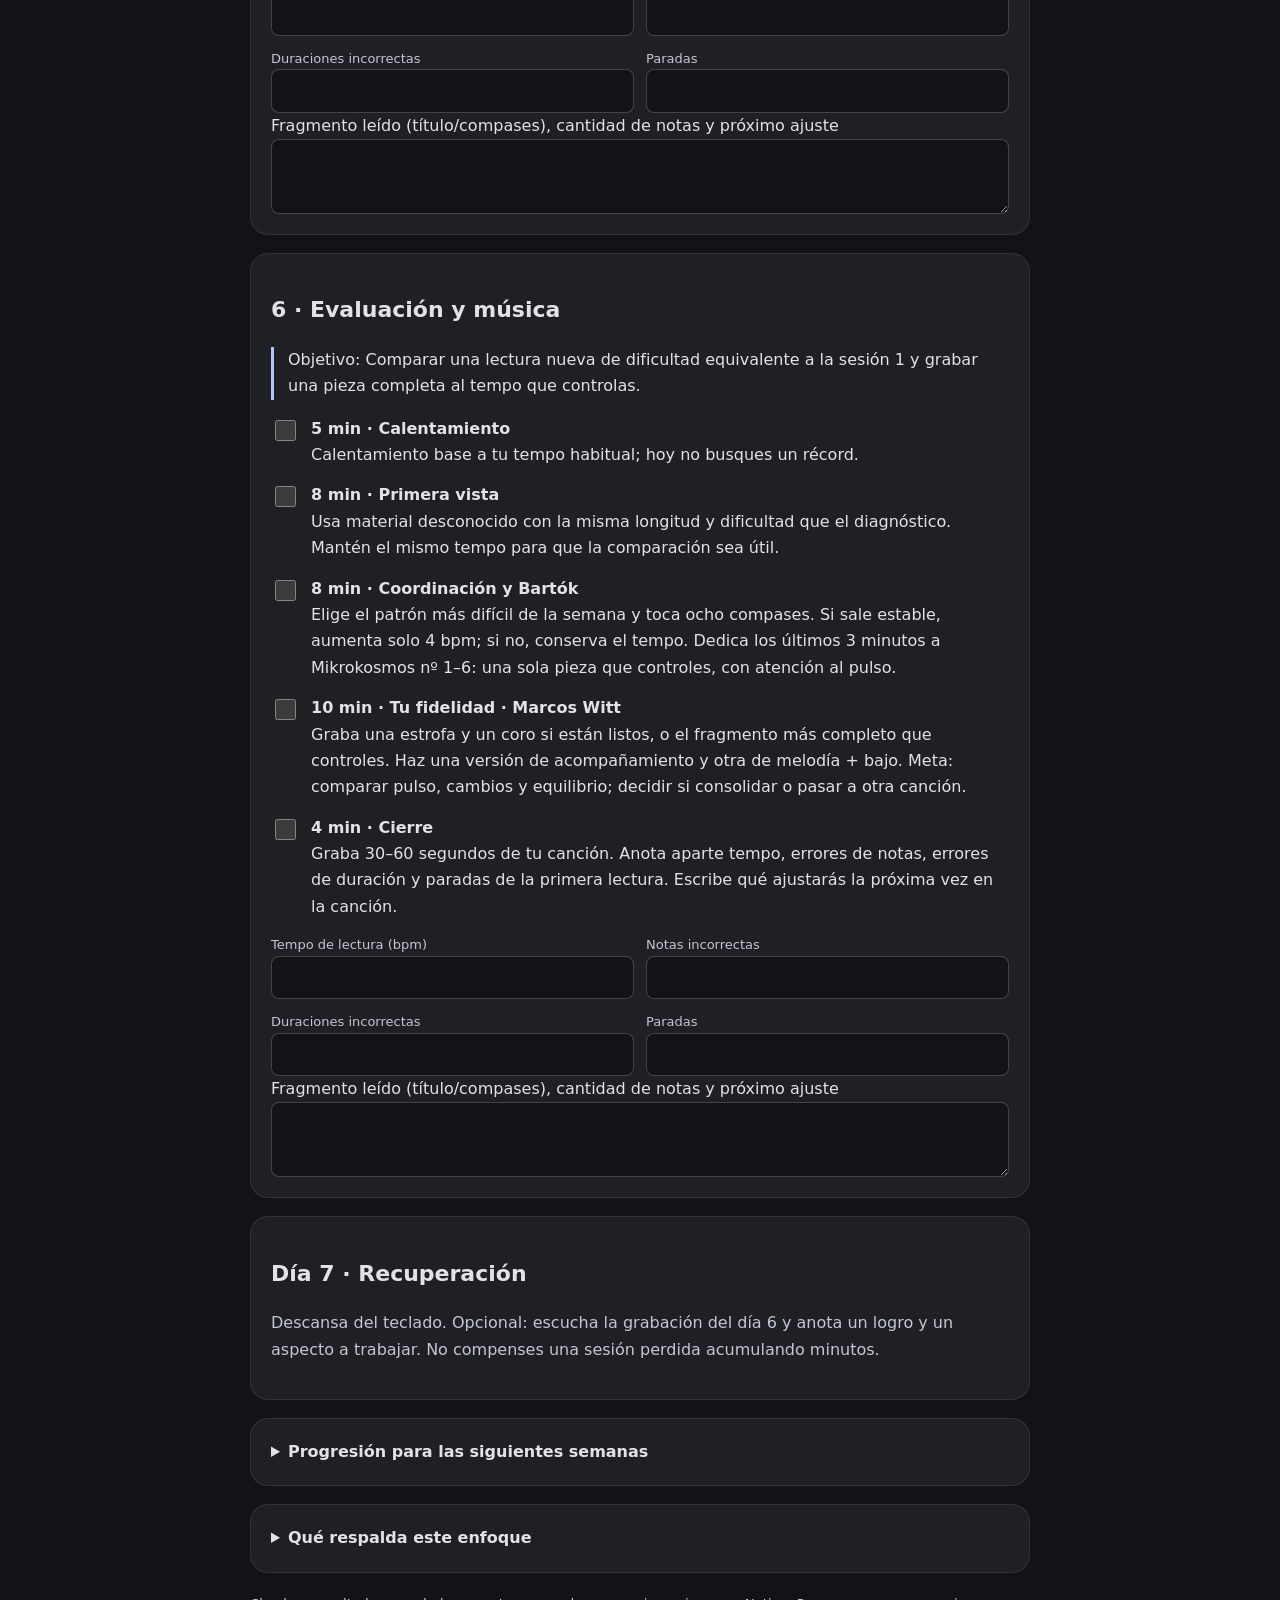
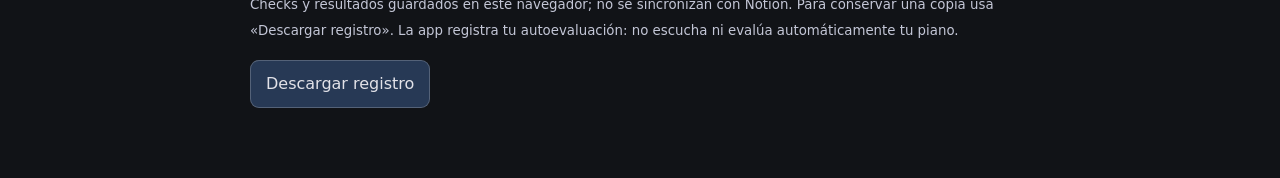
==== commit 264b241e: "Integrate Christian worship repertoire into daily piano practice" ====
--- a/semana-practica.html
+++ b/semana-practica.html
@@ -10,11 +10,11 @@
 <body><main>
 <a href="index.html">← Volver a Piano Fase 1</a>
 <p class="pill">TU SEMANA AL PIANO · NIVEL INICIAL–INTERMEDIO DE LECTURA</p>
-<h1>Leer con fluidez.<br>Coordinar sin tensión.</h1>
+<h1>Aprende piano<br>tocando worship.</h1>
 <p class="intro">Tu experiencia con bajo, guitarra y batería aporta oído y pulso. Ahora entrenaremos la lectura simultánea de dos pentagramas y la coordinación del teclado. La dificultad de lectura y la técnica pueden estar en niveles distintos.</p>
 <div class="card"><strong>6 sesiones de 35 minutos + 1 día de recuperación</strong>
 <p>Orden sugerido: lunes a sábado. Con turnos, sigue las sesiones 1–6 en orden, aunque te tome más de una semana. Después del turno nocturno puedes descansar o hacer la versión de 15 minutos: 3 de calentamiento, 5 de lectura, 5 de coordinación y 2 de registro.</p>
-<p>Distribución completa: calentamiento 5 min → lectura nueva 8 min → coordinación 8 min → Bartók/técnica aplicada 10 min → grabación y registro 4 min. Dentro del bloque de coordinación, deja 30 segundos para soltar las manos.</p>
+<p>Distribución completa: calentamiento 5 min → lectura nueva 8 min → coordinación y Bartók 8 min → canción cristiana 10 min → grabación y registro 4 min. Dentro del bloque de coordinación, deja 30 segundos para soltar las manos. La canción forma parte de cada sesión desde el primer día.</p>
 <progress id="progress" value="0" max="30"></progress><small id="progressLabel"></small><p id="storageStatus" class="status" role="status"></p>
 </div>
 <details open><summary>Calentamiento diario · 5 minutos</summary>
@@ -29,11 +29,27 @@
 <p><strong>Primera vista:</strong> observa 30–45 segundos: claves, compás, notas iniciales, dirección e intervalos. Cuenta un compás y toca una sola vez a 40–60 bpm, sin volver atrás. Mira el siguiente pulso cuando puedas. Usa un fragmento nuevo cada día; una segunda pasada ya es lectura de repaso.</p>
 <p><strong>Trabajo técnico:</strong> elige 1–2 compases difíciles. Prueba cada mano brevemente y júntalas pronto, lento. Haz 2–3 repeticiones atendiendo a un problema concreto, cambia de tarea y vuelve después. Si hay errores repetidos, simplifica o baja el tempo.</p>
 <p><strong>Regla de avance propuesta:</strong> en lectura, al menos 90% de notas y duraciones correctas y como máximo una parada en dos fragmentos nuevos de días diferentes. En técnica, tres pasadas controladas sin tensión y una comprobación al día siguiente. Estos umbrales son criterios pedagógicos prácticos, no valores validados científicamente. Sube solo una variable: 4 bpm, ritmo más complejo o cambio de posición.</p>
-<p><strong>Material:</strong> Mikrokosmos, volumen I, es el recurso principal; está organizado por dificultad técnica y musical. Los nº 1–6 sirven de base. Si ya los conoces, úsalos como repertorio, no como prueba de primera vista. Para lectura nueva, emplea piezas iniciales que no hayas visto o ejercicios de lectura de 4–8 compases.</p>
+<p><strong>Material:</strong> Mikrokosmos I apoya la coordinación; empieza con nº 1–6 y usa una pieza breve por sesión dentro del bloque de ocho minutos. La canción elegida es tu repertorio principal. Para lectura nueva, emplea partituras iniciales que no hayas visto: aprender de oído o leer un cifrado no reemplaza leer dos pentagramas.</p>
+</details>
+<section class="card" id="worship"><p class="pill">REPERTORIO PRINCIPAL</p><h2>Tu canción de la semana</h2>
+<label for="songSelect">Elige una canción y trabaja la misma durante las seis sesiones</label><br>
+<select id="songSelect" style="width:100%;padding:12px;margin:12px 0;background:#111317;color:#e2e2e8;border:1px solid #ffffff35;border-radius:8px;font:inherit"></select>
+<p id="songFocus" class="goal"></p><p id="songTip"></p>
+<p><a id="songListen" target="_blank" rel="noopener">Escuchar / abrir referencia oficial →</a></p>
+<p><a id="songResource" target="_blank" rel="noopener">Abrir recursos de la canción →</a></p>
+<p><strong>Primera meta:</strong> acompañar una estrofa y un coro con bajo sencillo y acordes. <strong>Segunda meta:</strong> tocar la melodía con derecha y el bajo con izquierda para que la canción se reconozca sin cantar. Las indicaciones de abajo son adaptaciones docentes; no son transcripciones de la grabación.</p>
+<p>Mantén una sola canción hasta lograr la meta; la selección no significa que todos los arreglos originales tengan la misma dificultad. Usa 40–60 bpm al estudiar, aunque la grabación sea más rápida. Si necesitas el cifrado de otra tonalidad, transpón todos los acordes por igual; no cambies solo los acordes difíciles.</p>
+</section>
+<details open><summary>Cómo llevar los acordes de guitarra al piano</summary>
+<p>Reconocerás el cifrado por tu experiencia: C = do, D = re, E = mi, F = fa, G = sol, A = la, B = si; «m» significa menor. Un cifrado indica armonía, no todas las notas ni el ritmo de la melodía.</p>
+<p><strong>Ejercicio preparatorio en do:</strong> C–G–Am–F, un acorde por compás de 4/4. Es un ejercicio general de worship, no la secuencia completa de ninguna canción. Izquierda: do–sol–la–fa, una nota grave por compás. Derecha: do–mi–sol → si–re–sol → do–mi–la → do–fa–la. Estas inversiones reducen los saltos. Prueba dedos 1–2–5 o 1–3–5, según comodidad.</p>
+<p><strong>Nivel 1:</strong> bajo + acorde sostenido. <strong>Nivel 2:</strong> bajo sostenido y acorde en pulsos 1 y 3. <strong>Nivel 3:</strong> bajo y arpegio derecho, una nota por pulso: do–mi–sol–mi para C; si–re–sol–re para G; do–mi–la–mi para Am; do–fa–la–fa para F. <strong>Nivel 4:</strong> melodía derecha + bajo izquierdo; añade armonía después. Usa el orden y la duración reales de los acordes de tu canción, no este bucle genérico.</p>
+<p><strong>Acordes con barra:</strong> G/B significa acorde de sol en derecha y si en el bajo. Empieza con notas sueltas en izquierda, sin octavas. Incorpora pedal solo cuando los cambios salgan limpios: suelta al cambiar de armonía y vuelve a pisar después de tocar el nuevo acorde.</p>
+<p>Escucha y canta una frase, encuéntrala en el teclado y repítela lentamente. Para lectura de melodía usa un arreglo inicial en pentagrama; los recursos de acordes no siempre incluyen partitura de piano. En Marcos Witt enlazamos grabaciones oficiales, no una partitura verificada.</p>
 </details>
 <div id="sessions"></div>
 <div class="card"><h2>Día 7 · Recuperación</h2><p>Descansa del teclado. Opcional: escucha la grabación del día 6 y anota un logro y un aspecto a trabajar. No compenses una sesión perdida acumulando minutos.</p></div>
-<details><summary>Progresión para las siguientes semanas</summary><p><strong>Semana 2:</strong> repite la estructura con fragmentos nuevos. Conserva nº 1–6 si aún cuesta coordinar; introduce nº 10 (manos alternadas) cuando la base esté estable.</p><p><strong>Semana 3:</strong> añade nº 11 (movimiento paralelo) y nº 12 (reflejo) solo si puedes mantener pulso y relajación. Trabaja el contraste fuerte/suave entre manos.</p><p><strong>Semana 4:</strong> introduce nº 13 (cambio de posición) y después nº 16 (movimiento contrario), según resultados. Una dificultad nueva por vez. Reserva parte del repertorio para una melodía cristiana o de rock sencilla con bajo en notas largas; debe caber en tu nivel técnico actual.</p><p>No hay obligación de completar todos esos números en cuatro semanas. El criterio para avanzar es cómo tocas, no la fecha.</p></details>
+<details><summary>Progresión para las siguientes semanas</summary><p><strong>Semana 2:</strong> repite la estructura con fragmentos nuevos. Conserva nº 1–6 si aún cuesta coordinar; introduce nº 10 (manos alternadas) cuando la base esté estable.</p><p><strong>Semana 3:</strong> añade nº 11 (movimiento paralelo) y nº 12 (reflejo) solo si puedes mantener pulso y relajación. Trabaja el contraste fuerte/suave entre manos.</p><p><strong>Semana 4:</strong> introduce nº 13 (cambio de posición) y después nº 16 (movimiento contrario), según resultados. Una dificultad nueva por vez. En tu canción cristiana, une estrofa y coro y explora arpegios solo cuando el acompañamiento básico esté estable.</p><p>No hay obligación de completar todos esos números en cuatro semanas. El criterio para avanzar es cómo tocas, no la fecha.</p></details>
 <details><summary>Qué respalda este enfoque</summary><p>No hay evidencia comparativa suficiente para llamar a un libro el método más eficiente para todos. Un estudio de 25 pianistas avanzados encontró mejoras con un programa combinado de lectura; otro estudio pequeño con clarinetistas avanzados encontró ventajas al alternar tareas. Son orientaciones útiles, pero no prueban que esta rutina exacta sea superior en principiantes adultos.</p><ul>
 <li><a href="https://research.monash.edu/en/publications/improving-sight-reading-skills-in-advanced-pianists-a-hybrid-appr/" target="_blank" rel="noopener">Zhukov y colaboradores: enfoque combinado de lectura (2016)</a></li>
 <li><a href="https://www.frontiersin.org/journals/psychology/articles/10.3389/fpsyg.2016.01251/full" target="_blank" rel="noopener">Carter y Grahn: práctica en bloques y alternada (2016)</a></li>
@@ -52,12 +68,35 @@
 ];
 const KEY='piano_weekly_practice_v1';let state={};let storageOK=true;
 try{state=JSON.parse(localStorage.getItem(KEY))||{};if(typeof state!=='object'||Array.isArray(state))state={};}catch(e){storageOK=false;}
+const songs=[
+{id:'fidelidad',name:'Tu fidelidad · Marcos Witt',focus:'Inicio recomendado · sostener el pulso y cambiar de acorde sin saltos grandes.',tip:'Empieza por una frase del coro. Escúchala, cántala y encuentra su melodía. En acompañamiento, aprende dos cambios de acorde antes de enlazar toda la sección. Referencia de la versión interpretada por Marcos Witt.',listen:'https://www.youtube.com/watch?v=tamUjYUjEHY',resource:'https://www.youtube.com/watch?v=636qAyIIbYQ',resourceLabel:'Abrir sesión oficial de Marcos Witt (escucha; no incluye partitura)'},
+{id:'gracias',name:'Gracias · Marcos Witt',focus:'Siguiente canción · tocar frases musicales completas y equilibrar melodía y bajo.',tip:'Divide estrofa y coro por frases. Conserva las notas largas de la melodía y empieza con bajo sostenido. Elige una frase por sesión; deja introducciones y adornos para más adelante.',listen:'https://www.youtube.com/watch?v=eQ-c1GfY73w',resource:'https://www.youtube.com/watch?v=636qAyIIbYQ&t=340s',resourceLabel:'Escuchar Gracias en la sesión oficial (no incluye partitura)'},
+{id:'mi-vida',name:'Mi vida es Cristo · La IBI / Sovereign Grace Music',focus:'Nivel siguiente · fraseo y acompañamiento según el compás de la partitura.',tip:'Empieza por el coro y respeta el compás indicado en tu edición. No fuerces los patrones de cuatro pulsos sobre un compás distinto. Para los versos, trabaja una frase cada vez; usa los recursos del editor para ver armonía y estructura.',listen:'https://sovereigngracemusic.com/music/albums/el-dios-que-adoramos/',resource:'https://sovereigngracemusic.com/music/songs/mi-vida-es-cristo/',resourceLabel:'Abrir recursos oficiales de Mi vida es Cristo'},
+{id:'dios-adoramos',name:'El Dios que adoramos · La IBI / Sovereign Grace Music',focus:'Nivel siguiente · unir verso, precoro y coro conservando el pulso.',tip:'Empieza con un fragmento del coro y luego añade el precoro. El recurso oficial de guitarra está en fa sostenido: si esa tonalidad todavía cuesta, transpón el cifrado completo a do con ayuda de tu experiencia en armonía. No toques en do encima de la grabación en otra tonalidad.',listen:'https://sovereigngracemusic.com/music/albums/el-dios-que-adoramos/',resource:'https://sovereigngracemusic.com/music/songs/el-dios-que-adoramos/',resourceLabel:'Abrir recursos oficiales y cifrado de El Dios que adoramos'},
+{id:'hermoso',name:'Hermoso Nombre · Hillsong',focus:'Nivel siguiente · acordes conectados y contraste entre estrofa y coro.',tip:'Trabaja estrofa y coro antes del puente. Usa acordes sostenidos en la estrofa y dos ataques por compás en el coro cuando controles el ritmo. Las inversiones deben acercar las notas entre acordes, sin añadir adornos todavía.',listen:'https://hillsong.com/music/hillsong-en-espanol/el-eco-de-su-voz/hermoso-nombre',resource:'https://hillsong.com/music/worship/let-there-be-light/what-a-beautiful-name-live/chords',resourceLabel:'Abrir página de acordes y recursos de Hillsong'},
+{id:'aqui',name:'Aquí Estoy (The Stand) · Hillsong UNITED',focus:'Nivel siguiente · acompañar de forma continua y construir intensidad.',tip:'Comienza con una sección corta y bajo sencillo. Añade arpegios solo después de tocar sus cambios de acorde sin interrupciones. Diferencia intensidad con el toque y el registro, sin acelerar.',listen:'https://www.worshiptogether.com/es/canciones/aqui-estoy-united/',resource:'https://www.worshiptogether.com/es/canciones/aqui-estoy-united/',resourceLabel:'Abrir canción y recursos en Worship Together'}
+];
+let activeSong=songs.find(s=>s.id===state.worshipSong)||songs[0];
+const worshipSteps=[
+'Escucha y canta una frase del coro. Busca la melodía con derecha; después toca solo los bajos de sus acordes. Anota la tonalidad y los acordes que necesita esa frase. Meta: reconocer y tocar la frase lentamente.',
+'Practica los acordes de esa misma frase con derecha y bajo suelto con izquierda. Usa la duración real de cada acorde, sin pedal. Meta: enlazar la frase dos veces sin detenerte en los cambios.',
+'Conserva el bajo sostenido y repite suavemente el acorde derecho donde corresponda al compás. Añade la frase siguiente si la anterior está estable. Meta: acompañar un fragmento de coro durante 30–60 segundos.',
+'Trabaja la melodía del fragmento con derecha y solo el bajo con izquierda. Si coordinar cuesta, vuelve a una frase corta. Meta: que el fragmento se reconozca sin cantar ni usar la grabación.',
+'Une fragmentos para completar un coro; añade una estrofa si tienes margen. Usa la grabación solo cuando coincidan tonalidad y tempo; si no, canta tú. Meta: tocar el coro con acompañamiento sencillo sin parar.',
+'Graba una estrofa y un coro si están listos, o el fragmento más completo que controles. Haz una versión de acompañamiento y otra de melodía + bajo. Meta: comparar pulso, cambios y equilibrio; decidir si consolidar o pasar a otra canción.'
+];
+const picker=document.getElementById('songSelect');songs.forEach(s=>{const option=document.createElement('option');option.value=s.id;option.textContent=s.name;picker.appendChild(option);});picker.value=activeSong.id;
+function songCheckKey(i){return 'worship-check-'+activeSong.id+'-'+i;}
+function updateSong(){document.getElementById('songFocus').textContent=activeSong.focus;document.getElementById('songTip').textContent=activeSong.tip;document.getElementById('songListen').href=activeSong.listen;const link=document.getElementById('songResource');link.href=activeSong.resource;link.textContent=activeSong.resourceLabel+' →';}
+picker.addEventListener('change',()=>{activeSong=songs.find(s=>s.id===picker.value)||songs[0];state.worshipSong=activeSong.id;updateSong();renderSessions();save();});
 function save(){try{localStorage.setItem(KEY,JSON.stringify(state));storageOK=true;}catch(e){storageOK=false;}update();}
-function update(){let done=0;for(let i=0;i<6;i++)for(let j=0;j<5;j++)if(state['check-'+i+'-'+j])done++;document.getElementById('progress').value=done;document.getElementById('progressLabel').textContent=done+' de 30 bloques completados';document.getElementById('storageStatus').textContent=storageOK?'Registro local activo.':'No se pudo guardar en este navegador. Descarga tu registro antes de salir.';}
+function update(){let done=0;for(let i=0;i<6;i++)for(let j=0;j<5;j++)if(state[j===3?songCheckKey(i):'check-'+i+'-'+j])done++;document.getElementById('progress').value=done;document.getElementById('progressLabel').textContent=done+' de 30 bloques completados · '+activeSong.name;document.getElementById('storageStatus').textContent=storageOK?'Registro local activo.':'No se pudo guardar en este navegador. Descarga tu registro antes de salir.';}
 const root=document.getElementById('sessions');
+function renderSessions(){root.replaceChildren();
 sessions.forEach((s,i)=>{const article=document.createElement('article');article.className='card';const h=document.createElement('h2');h.textContent=s.title;article.appendChild(h);const goal=document.createElement('p');goal.className='goal';goal.textContent='Objetivo: '+s.goal;article.appendChild(goal);
-const blocks=[['5 min · Calentamiento',s.extra],['8 min · Primera vista',s.reading],['8 min · Coordinación',s.coord],['10 min · Técnica y repertorio',s.piece],['4 min · Cierre','Graba 30–60 segundos. Anota tempo, errores de notas, errores de duración y paradas de la primera lectura. Una misma nota puede tener error de altura y de duración. Escribe qué ajustarás la próxima vez.']];
-blocks.forEach((b,j)=>{const label=document.createElement('label');label.className='task';const check=document.createElement('input');check.type='checkbox';const k='check-'+i+'-'+j;check.checked=!!state[k];check.addEventListener('change',()=>{state[k]=check.checked;save();});const text=document.createElement('span');const strong=document.createElement('strong');strong.textContent=b[0];text.append(strong,document.createElement('br'),document.createTextNode(b[1]));label.append(check,text);article.appendChild(label);});
+const blocks=[['5 min · Calentamiento',s.extra],['8 min · Primera vista',s.reading],['8 min · Coordinación y Bartók',s.coord+' Dedica los últimos 3 minutos a Mikrokosmos nº 1–6: una sola pieza que controles, con atención al pulso.'],['10 min · '+activeSong.name,worshipSteps[i]],['4 min · Cierre','Graba 30–60 segundos de tu canción. Anota aparte tempo, errores de notas, errores de duración y paradas de la primera lectura. Escribe qué ajustarás la próxima vez en la canción.']];
+blocks.forEach((b,j)=>{const label=document.createElement('label');label.className='task';const check=document.createElement('input');check.type='checkbox';const k=j===3?songCheckKey(i):'check-'+i+'-'+j;check.checked=!!state[k];check.addEventListener('change',()=>{state[k]=check.checked;save();});const text=document.createElement('span');const strong=document.createElement('strong');strong.textContent=b[0];text.append(strong,document.createElement('br'),document.createTextNode(b[1]));label.append(check,text);article.appendChild(label);});
 const fields=document.createElement('div');fields.className='fields';[['tempo','Tempo de lectura (bpm)'],['notes','Notas incorrectas'],['rhythm','Duraciones incorrectas'],['stops','Paradas']].forEach(([name,title])=>{const label=document.createElement('label');label.textContent=title;const input=document.createElement('input');input.type='number';input.min='0';input.step='1';if(name==='tempo'){input.min='20';input.max='240';}const k='metric-'+i+'-'+name;input.value=state[k]??'';input.addEventListener('input',()=>{state[k]=input.value;save();});label.appendChild(input);fields.appendChild(label);});article.appendChild(fields);const label=document.createElement('label');label.textContent='Fragmento leído (título/compases), cantidad de notas y próximo ajuste';const notes=document.createElement('textarea');const k='note-'+i;notes.value=state[k]||'';notes.addEventListener('input',()=>{state[k]=notes.value;save();});label.appendChild(notes);article.appendChild(label);root.appendChild(article);});
-document.getElementById('export').addEventListener('click',()=>{const blob=new Blob([JSON.stringify({plan:'Lectura, coordinación y técnica',exportedAt:new Date().toISOString(),sessions,state},null,2)],{type:'application/json'});const url=URL.createObjectURL(blob);const link=document.createElement('a');link.href=url;link.download='registro-piano-semanal.json';link.click();setTimeout(()=>URL.revokeObjectURL(url),1000);});update();
+}
+document.getElementById('export').addEventListener('click',()=>{const blob=new Blob([JSON.stringify({plan:'Piano y worship',exportedAt:new Date().toISOString(),song:activeSong,worshipSteps,sessions,state},null,2)],{type:'application/json'});const url=URL.createObjectURL(blob);const link=document.createElement('a');link.href=url;link.download='registro-piano-semanal.json';link.click();setTimeout(()=>URL.revokeObjectURL(url),1000);});updateSong();renderSessions();update();
 </script></body></html>
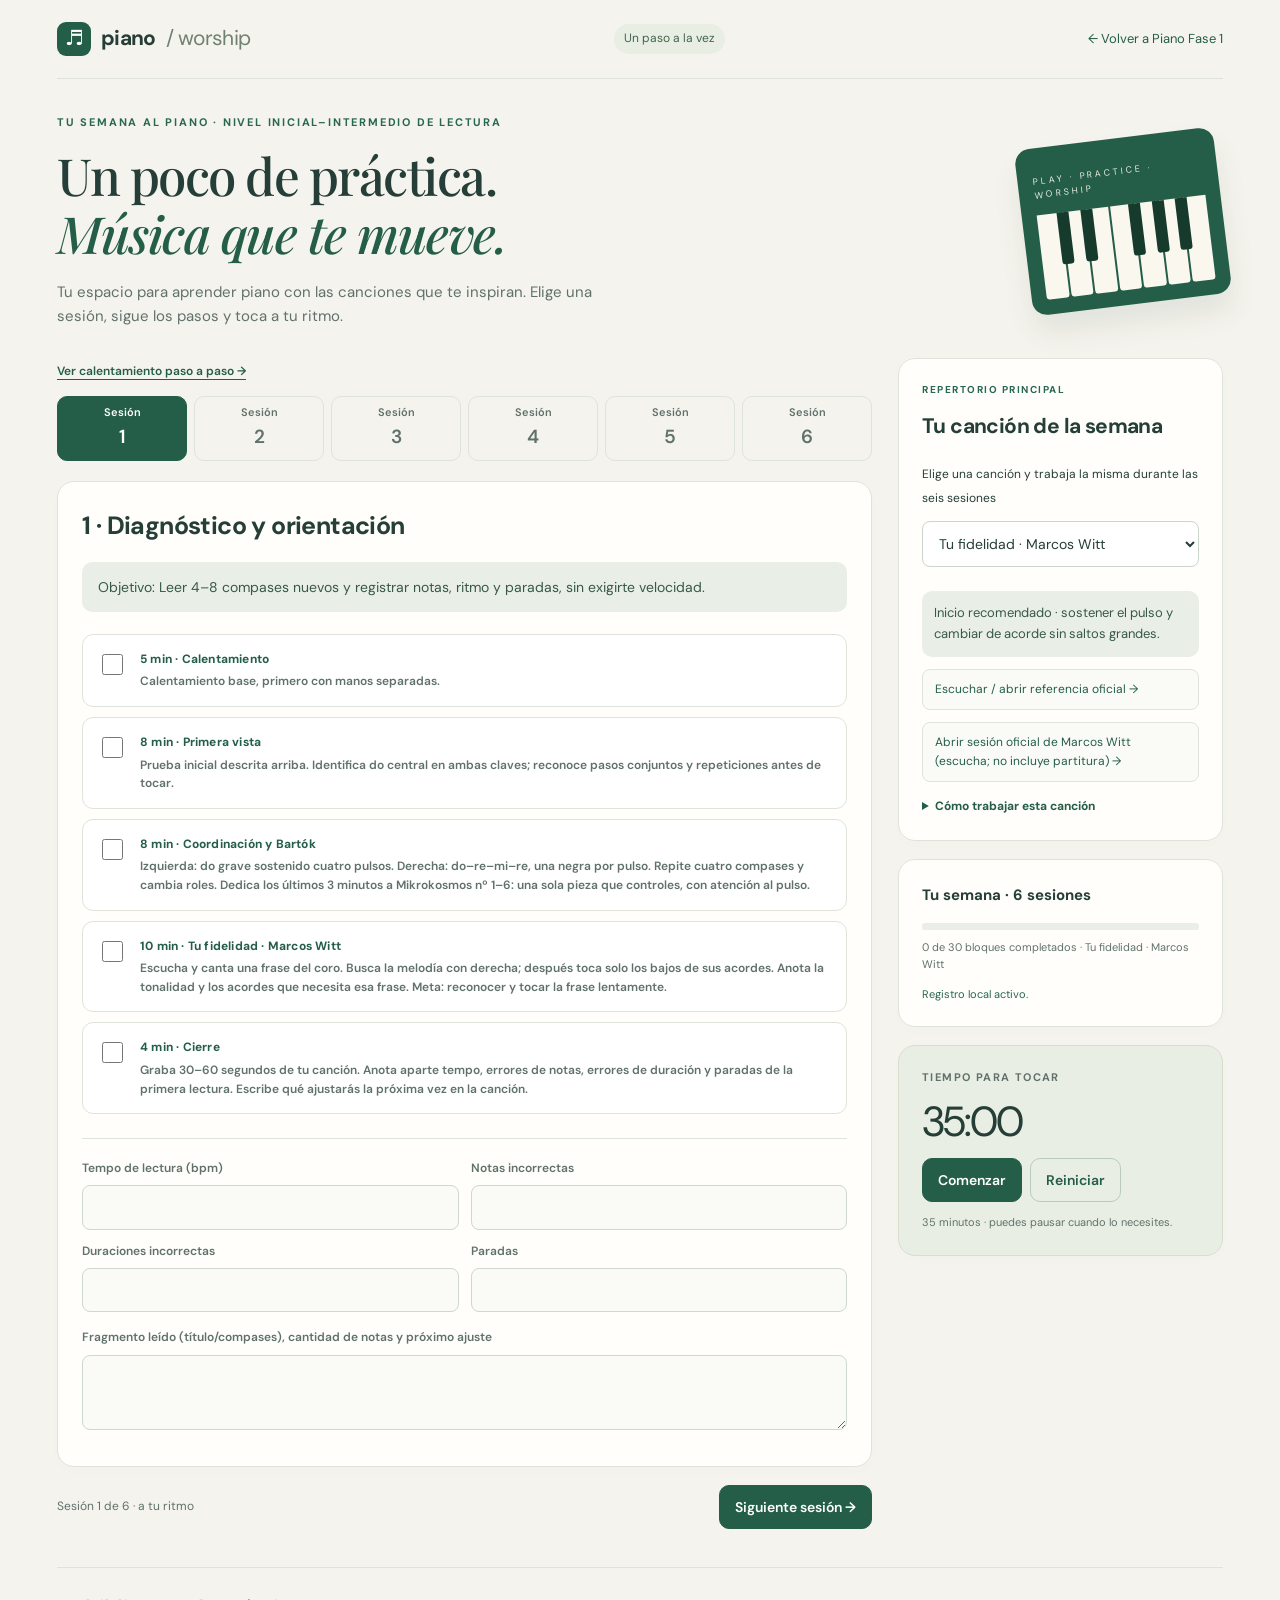
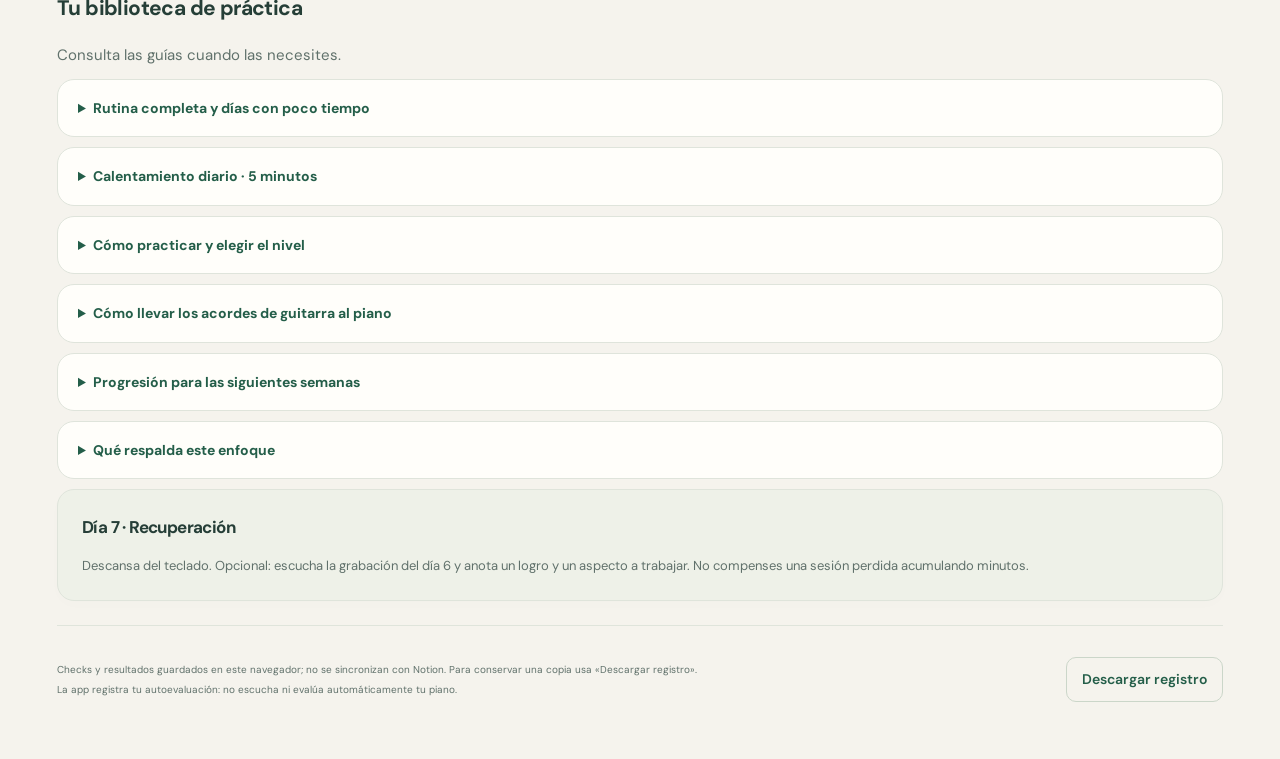
==== commit b6811396: "Redesign worship practice with session navigation and focused layout" ====
--- a/semana-practica.html
+++ b/semana-practica.html
@@ -2,16 +2,17 @@
 <html lang="es">
 <head>
 <meta charset="utf-8"><meta name="viewport" content="width=device-width,initial-scale=1">
-<title>Piano · Lectura, coordinación y técnica</title>
+<title>Piano · Mi práctica worship</title>
 <style>
 :root{color-scheme:dark;--bg:#111317;--card:#1e2024;--text:#e2e2e8;--muted:#c3c6d6;--blue:#b2c5ff}*{box-sizing:border-box}body{margin:0;background:var(--bg);color:var(--text);font:16px/1.65 system-ui,sans-serif}main{max-width:820px;margin:auto;padding:28px 20px 70px}h1{font-size:clamp(27px,5vw,40px);line-height:1.2}h2{font-size:22px}h3{font-size:18px}a{color:var(--blue)}.intro,p{color:var(--muted)}.card,details{background:var(--card);border:1px solid #ffffff16;border-radius:18px;padding:20px;margin:18px 0}.pill{color:var(--blue);font-size:13px;letter-spacing:.06em}.goal{border-left:3px solid var(--blue);padding-left:14px;color:var(--text)}summary{cursor:pointer;font-weight:700}label.task{display:flex;gap:12px;margin:14px 0;align-items:flex-start}input[type=checkbox]{width:21px;height:21px;flex-shrink:0;margin-top:4px;accent-color:#5b8cff}label.task:has(input:checked) span{color:var(--muted);text-decoration:line-through}.fields{display:grid;grid-template-columns:repeat(2,minmax(0,1fr));gap:12px}.fields label{font-size:13px;color:var(--muted)}input[type=number],textarea{display:block;width:100%;background:#111317;color:var(--text);border:1px solid #ffffff35;border-radius:8px;padding:10px;font:inherit}textarea{min-height:75px}button{border:1px solid #ffffff35;border-radius:9px;background:#273955;color:var(--text);padding:10px 15px;font:inherit;cursor:pointer}progress{width:100%;accent-color:#5b8cff}small{color:var(--muted)}.status{color:var(--blue)}@media(max-width:480px){.fields{grid-template-columns:1fr}.card,details{padding:16px}}
 </style>
+<link rel="stylesheet" href="practica.css">
 </head>
 <body><main>
 <a href="index.html">← Volver a Piano Fase 1</a>
 <p class="pill">TU SEMANA AL PIANO · NIVEL INICIAL–INTERMEDIO DE LECTURA</p>
-<h1>Aprende piano<br>tocando worship.</h1>
-<p class="intro">Tu experiencia con bajo, guitarra y batería aporta oído y pulso. Ahora entrenaremos la lectura simultánea de dos pentagramas y la coordinación del teclado. La dificultad de lectura y la técnica pueden estar en niveles distintos.</p>
+<h1>Un poco de práctica.<br><em>Música que te mueve.</em></h1>
+<p class="intro">Tu espacio para aprender piano con las canciones que te inspiran. Elige una sesión, sigue los pasos y toca a tu ritmo.</p>
 <div class="card"><strong>6 sesiones de 35 minutos + 1 día de recuperación</strong>
 <p>Orden sugerido: lunes a sábado. Con turnos, sigue las sesiones 1–6 en orden, aunque te tome más de una semana. Después del turno nocturno puedes descansar o hacer la versión de 15 minutos: 3 de calentamiento, 5 de lectura, 5 de coordinación y 2 de registro.</p>
 <p>Distribución completa: calentamiento 5 min → lectura nueva 8 min → coordinación y Bartók 8 min → canción cristiana 10 min → grabación y registro 4 min. Dentro del bloque de coordinación, deja 30 segundos para soltar las manos. La canción forma parte de cada sesión desde el primer día.</p>
@@ -96,7 +97,7 @@
 sessions.forEach((s,i)=>{const article=document.createElement('article');article.className='card';const h=document.createElement('h2');h.textContent=s.title;article.appendChild(h);const goal=document.createElement('p');goal.className='goal';goal.textContent='Objetivo: '+s.goal;article.appendChild(goal);
 const blocks=[['5 min · Calentamiento',s.extra],['8 min · Primera vista',s.reading],['8 min · Coordinación y Bartók',s.coord+' Dedica los últimos 3 minutos a Mikrokosmos nº 1–6: una sola pieza que controles, con atención al pulso.'],['10 min · '+activeSong.name,worshipSteps[i]],['4 min · Cierre','Graba 30–60 segundos de tu canción. Anota aparte tempo, errores de notas, errores de duración y paradas de la primera lectura. Escribe qué ajustarás la próxima vez en la canción.']];
 blocks.forEach((b,j)=>{const label=document.createElement('label');label.className='task';const check=document.createElement('input');check.type='checkbox';const k=j===3?songCheckKey(i):'check-'+i+'-'+j;check.checked=!!state[k];check.addEventListener('change',()=>{state[k]=check.checked;save();});const text=document.createElement('span');const strong=document.createElement('strong');strong.textContent=b[0];text.append(strong,document.createElement('br'),document.createTextNode(b[1]));label.append(check,text);article.appendChild(label);});
-const fields=document.createElement('div');fields.className='fields';[['tempo','Tempo de lectura (bpm)'],['notes','Notas incorrectas'],['rhythm','Duraciones incorrectas'],['stops','Paradas']].forEach(([name,title])=>{const label=document.createElement('label');label.textContent=title;const input=document.createElement('input');input.type='number';input.min='0';input.step='1';if(name==='tempo'){input.min='20';input.max='240';}const k='metric-'+i+'-'+name;input.value=state[k]??'';input.addEventListener('input',()=>{state[k]=input.value;save();});label.appendChild(input);fields.appendChild(label);});article.appendChild(fields);const label=document.createElement('label');label.textContent='Fragmento leído (título/compases), cantidad de notas y próximo ajuste';const notes=document.createElement('textarea');const k='note-'+i;notes.value=state[k]||'';notes.addEventListener('input',()=>{state[k]=notes.value;save();});label.appendChild(notes);article.appendChild(label);root.appendChild(article);});
+const fields=document.createElement('div');fields.className='fields';[['tempo','Tempo de lectura (bpm)'],['notes','Notas incorrectas'],['rhythm','Duraciones incorrectas'],['stops','Paradas']].forEach(([name,title])=>{const label=document.createElement('label');label.textContent=title;const input=document.createElement('input');input.type='number';input.min='0';input.step='1';if(name==='tempo'){input.min='20';input.max='240';}const k='metric-'+i+'-'+name;input.value=state[k]??'';input.addEventListener('input',()=>{state[k]=input.value;save();});label.appendChild(input);fields.appendChild(label);});article.appendChild(fields);const label=document.createElement('label');label.textContent='Fragmento leído (título/compases), cantidad de notas y próximo ajuste';const notes=document.createElement('textarea');const k='note-'+i;notes.value=state[k]||'';notes.addEventListener('input',()=>{state[k]=notes.value;save();});label.appendChild(notes);article.appendChild(label);root.appendChild(article);});if(window.refreshSession)window.refreshSession();
 }
 document.getElementById('export').addEventListener('click',()=>{const blob=new Blob([JSON.stringify({plan:'Piano y worship',exportedAt:new Date().toISOString(),song:activeSong,worshipSteps,sessions,state},null,2)],{type:'application/json'});const url=URL.createObjectURL(blob);const link=document.createElement('a');link.href=url;link.download='registro-piano-semanal.json';link.click();setTimeout(()=>URL.revokeObjectURL(url),1000);});updateSong();renderSessions();update();
-</script></body></html>
+</script><script src="practica-ui.js"></script></body></html>
--- a/practica.css
+++ b/practica.css
@@ -0,0 +1,6 @@
+@import url('https://fonts.googleapis.com/css2?family=DM+Sans:wght@400;500;600;700&family=Playfair+Display:ital,wght@0,500;0,600;1,500&display=swap');
+:root{color-scheme:light;--bg:#f5f3ed;--card:#fffefa;--text:#253e37;--muted:#60716b;--blue:#286751;--line:#dfe4db;--green:#245e49;--soft:#e9efe7}
+body{background:var(--bg);font-family:'DM Sans',system-ui,sans-serif;color:var(--text);font-size:15px;line-height:1.6}main{max-width:1230px;padding:0 32px 48px}a{color:var(--green);text-underline-offset:4px}h1{font-family:'Playfair Display',Georgia,serif;font-size:clamp(33px,4vw,54px);font-weight:500;letter-spacing:-1.5px;line-height:1.14;margin:14px 0 18px}h1 em{font-weight:500;color:var(--green)}h2{font-size:21px;letter-spacing:-.6px;margin-top:0}p{margin:12px 0;color:var(--muted)}button{background:var(--green);border:1px solid var(--green);border-radius:10px;color:white;font-size:14px;font-weight:600;min-height:44px;transition:background .15s,transform .15s}button:hover{background:#184d39}button:active{transform:translateY(1px)}:is(button,a,input,select,textarea,summary):focus-visible{outline:3px solid #c68b39;outline-offset:4px}.topbar{display:flex;align-items:center;justify-content:space-between;gap:20px;border-bottom:1px solid var(--line);padding:22px 0}.brand{font-weight:700;font-size:21px;letter-spacing:-.7px;display:flex;align-items:center;gap:10px}.brand-icon{width:34px;height:34px;background:var(--green);border-radius:9px;display:grid;place-items:center;color:white}.topbar a{font-size:13px;text-decoration:none}.topbar small{font-size:12px;background:#e8eee4;color:#42654a;padding:5px 10px;border-radius:30px}.hero{display:flex;align-items:center;justify-content:space-between;gap:24px;padding:35px 0 30px}.hero-copy{max-width:700px}.hero .pill{font-size:11px;font-weight:700;letter-spacing:1.8px;margin:0}.hero .intro{max-width:570px;font-size:15px;margin-bottom:0}.piano-art{width:200px;flex-shrink:0;transform:rotate(-7deg);padding:26px 15px 15px;border-radius:15px;background:var(--green);box-shadow:0 18px 28px #244a3c17}.piano-art span{display:block;color:#e6ecdf;font-size:9px;letter-spacing:3px;margin-bottom:12px}.keys{height:85px;display:flex;gap:2px;position:relative}.keys i{flex:1;background:#f9f7ee;border-radius:0 0 3px 3px}.keys b{position:absolute;top:0;width:12px;height:52px;background:#163b2c;border-radius:0 0 3px 3px}.keys b:nth-of-type(1){left:12%}.keys b:nth-of-type(2){left:26%}.keys b:nth-of-type(3){left:54%}.keys b:nth-of-type(4){left:68%}.keys b:nth-of-type(5){left:82%}.workspace{display:grid;grid-template-columns:minmax(0,1fr) 325px;gap:26px;align-items:start}.practice-column{min-width:0}.sidebar{position:sticky;top:20px}.card,details{background:var(--card);border:1px solid var(--line);border-radius:17px;box-shadow:0 4px 14px #213e2f03;margin:0 0 18px;padding:24px}.session-nav{display:grid;grid-template-columns:repeat(6,1fr);gap:7px;margin:0 0 20px}.session-nav button{min-height:65px;background:transparent;border-color:var(--line);color:var(--muted);padding:7px 2px;font-size:11px}.session-nav strong{display:block;font-size:19px;font-weight:600}.session-nav button[aria-pressed=true]{background:var(--green);border-color:var(--green);color:white}.session-nav button.done:not([aria-pressed=true]){background:var(--soft);color:var(--green)}.session-card{display:none}.session-card.visible{display:block}.session-card h2{font-size:25px;margin-bottom:16px}.goal{border-left:0;background:var(--soft);border-radius:10px;padding:14px 16px;color:#375845;font-size:14px;margin-bottom:22px}.task{position:relative;border:1px solid var(--line);background:white;border-radius:11px;padding:15px;margin:10px 0!important;font-size:14px;line-height:1.55}.task strong{display:block;color:var(--green);font-size:12px;letter-spacing:.2px;margin-bottom:4px}.task br{display:none}.task:has(input:checked){background:#f0f4ed;border-color:#d0decc}.task:has(input:checked) span{text-decoration:none;color:#718171}.task input{accent-color:var(--green);width:21px;height:21px}.fields{border-top:1px solid var(--line);padding-top:20px;margin-top:24px;gap:12px}.fields label{font-size:12px;font-weight:600}input[type=number],textarea{background:#fafbf7;color:var(--text);border:1px solid #ced8ce;font-size:14px;margin-top:7px}textarea{margin-bottom:12px}.session-card>label{display:block;font-size:12px;font-weight:600;color:var(--muted);margin-top:16px}.sidebar .card{padding:23px}.sidebar h2{font-size:21px}.sidebar .pill{font-size:10px;letter-spacing:1.5px;font-weight:700;margin-top:0}.sidebar label{font-size:12px}.sidebar #songSelect{background:white!important;color:var(--text)!important;border:1px solid #cad5cb!important;font-size:14px!important;min-height:46px!important}.sidebar #songTip{font-size:13px}.sidebar #songFocus{font-size:13px;padding:12px;margin:12px 0}.sidebar a{display:block;font-size:12px;text-decoration:none;border:1px solid var(--line);padding:10px 12px;border-radius:8px;background:#fafbf7}.song-guide{font-size:12px}.song-guide summary{color:var(--green)}.sidebar .song-guide{border:0;box-shadow:none;padding:0;margin:15px 0 0;background:none}.sidebar .song-guide p{font-size:12px}.week-summary strong{font-size:15px}progress{height:7px;border:0;border-radius:20px;background:var(--soft);accent-color:var(--green);margin:16px 0 5px}progress::-webkit-progress-bar{background:var(--soft);border-radius:20px}progress::-webkit-progress-value{background:var(--green);border-radius:20px}#progressLabel{display:block;font-size:11px}#storageStatus{font-size:11px;margin-bottom:0}.timer{background:#e9eee4;border-color:#d5dfcc}.timer .timer-label{font-size:11px;font-weight:700;letter-spacing:1.4px;margin:0}.clock{font-size:42px;font-variant-numeric:tabular-nums;letter-spacing:-2px;line-height:1.3;margin:8px 0}.timer-actions{display:flex;gap:8px}.timer-actions button:last-child{background:transparent;color:var(--green);border-color:#bacbbb}.timer small{display:block;font-size:11px;margin-top:12px}.library{margin-top:38px;border-top:1px solid var(--line);padding-top:24px}.library h2{font-size:21px}.library details{box-shadow:none;padding:17px 20px;margin-bottom:10px}.library summary{font-size:14px;color:var(--green)}.library details p,.library details li{font-size:14px}.footer-note{font-size:12px;max-width:650px}.next-session{margin-top:8px;display:flex;justify-content:space-between;gap:10px;align-items:center}.next-session small{font-size:12px}.export-row{display:flex;justify-content:space-between;align-items:center;margin-top:24px;border-top:1px solid var(--line);padding-top:22px;gap:16px}#export{background:transparent;color:var(--green);border-color:#cbd6c9;flex-shrink:0}.rest-card{background:#eef1e8}.rest-card h2{font-size:17px}.rest-card p{font-size:13px;margin-bottom:0}@media(max-width:900px){.workspace{grid-template-columns:minmax(0,1fr) 290px;gap:18px}main{padding:0 22px 35px}.piano-art{width:160px}.card{padding:20px}}@media(max-width:720px){.workspace{display:flex;flex-direction:column}.sidebar{position:static;width:100%;display:grid;grid-template-columns:1fr 1fr;gap:12px;order:-1}.sidebar #worship{grid-column:1/-1}.sidebar .card{margin:0;padding:18px}.practice-column{width:100%;margin-top:6px}.hero{padding:28px 0}.hero h1{font-size:38px}.piano-art{display:none}.sidebar #songTip{margin-bottom:8px}.session-nav{gap:5px}.session-nav button{min-height:56px}.session-card h2{font-size:22px}.topbar small{display:none}.timer .clock{font-size:34px}.timer-actions{flex-wrap:wrap}.timer-actions button{font-size:12px;padding:8px 12px}.hero .intro{font-size:14px}.library{margin-top:25px}main{padding:0 16px 35px}.fields{grid-template-columns:1fr 1fr}.export-row{flex-direction:column;align-items:flex-start}}
+@media(prefers-reduced-motion:reduce){*{scroll-behavior:auto!important;transition:none!important}}
+
+label.task{display:flex;gap:14px;align-items:flex-start}label.task span{flex:1;min-width:0}.warm-link{display:inline-block;font-size:12px;font-weight:600;margin-bottom:14px}
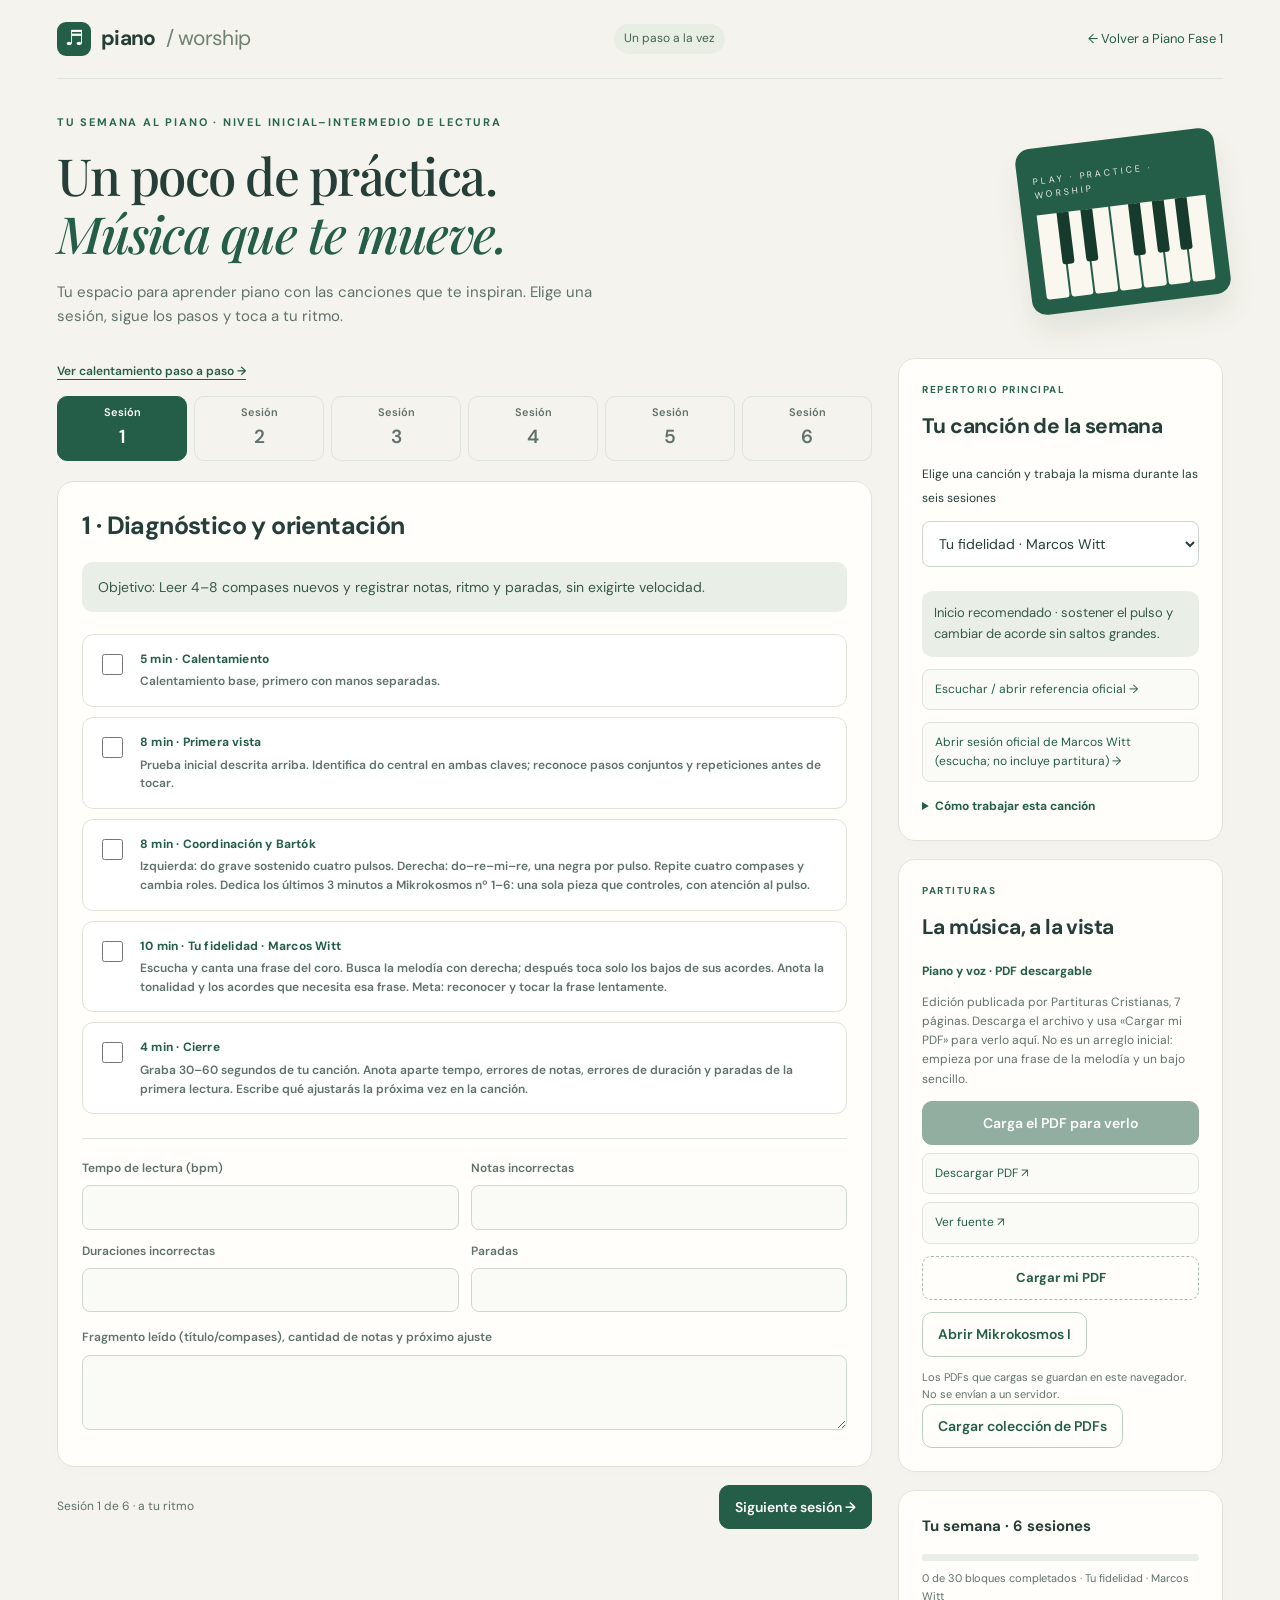
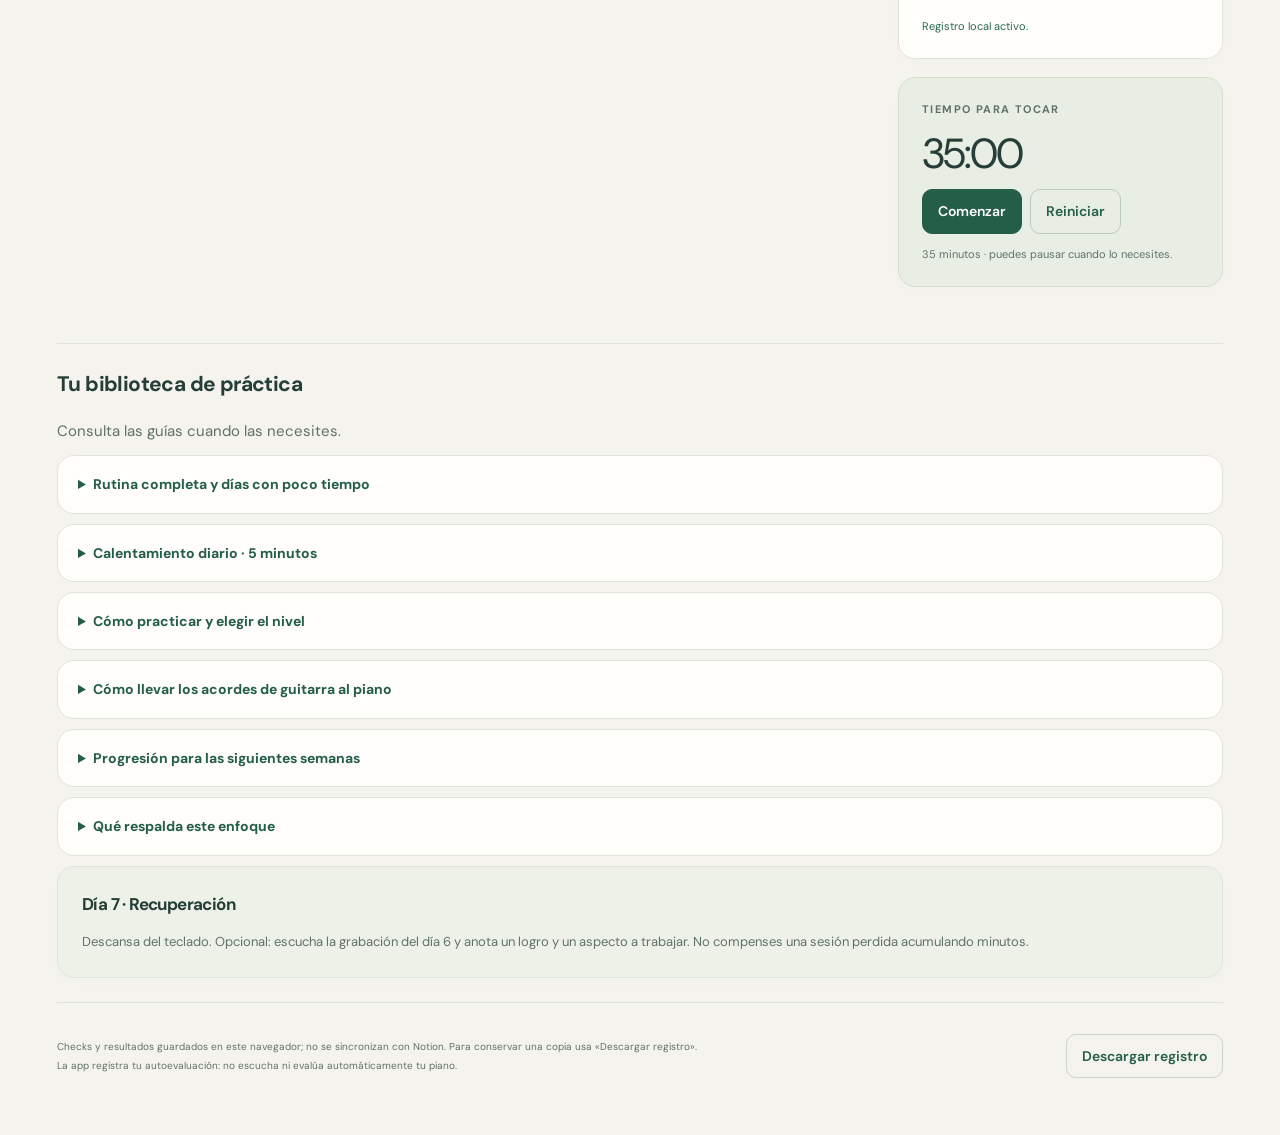
==== commit e0427886: "Add private sheet music library and paginated PDF viewer" ====
--- a/semana-practica.html
+++ b/semana-practica.html
@@ -100,4 +100,4 @@
 const fields=document.createElement('div');fields.className='fields';[['tempo','Tempo de lectura (bpm)'],['notes','Notas incorrectas'],['rhythm','Duraciones incorrectas'],['stops','Paradas']].forEach(([name,title])=>{const label=document.createElement('label');label.textContent=title;const input=document.createElement('input');input.type='number';input.min='0';input.step='1';if(name==='tempo'){input.min='20';input.max='240';}const k='metric-'+i+'-'+name;input.value=state[k]??'';input.addEventListener('input',()=>{state[k]=input.value;save();});label.appendChild(input);fields.appendChild(label);});article.appendChild(fields);const label=document.createElement('label');label.textContent='Fragmento leído (título/compases), cantidad de notas y próximo ajuste';const notes=document.createElement('textarea');const k='note-'+i;notes.value=state[k]||'';notes.addEventListener('input',()=>{state[k]=notes.value;save();});label.appendChild(notes);article.appendChild(label);root.appendChild(article);});if(window.refreshSession)window.refreshSession();
 }
 document.getElementById('export').addEventListener('click',()=>{const blob=new Blob([JSON.stringify({plan:'Piano y worship',exportedAt:new Date().toISOString(),song:activeSong,worshipSteps,sessions,state},null,2)],{type:'application/json'});const url=URL.createObjectURL(blob);const link=document.createElement('a');link.href=url;link.download='registro-piano-semanal.json';link.click();setTimeout(()=>URL.revokeObjectURL(url),1000);});updateSong();renderSessions();update();
-</script><script src="practica-ui.js"></script></body></html>
+</script><script src="practica-ui.js"></script><script src="partituras.js"></script></body></html>
--- a/practica.css
+++ b/practica.css
@@ -4,3 +4,7 @@
 @media(prefers-reduced-motion:reduce){*{scroll-behavior:auto!important;transition:none!important}}
 
 label.task{display:flex;gap:14px;align-items:flex-start}label.task span{flex:1;min-width:0}.warm-link{display:inline-block;font-size:12px;font-weight:600;margin-bottom:14px}
+
+.scores-card #scoreNote{font-size:12px}.score-type{font-size:12px;color:var(--green);font-weight:700}.score-actions{display:flex;flex-direction:column;gap:8px}.scores-card small{display:block;font-size:11px;margin-top:12px}.scores-card button:disabled{opacity:.5;cursor:not-allowed}.scores-card #personalScore{position:absolute;width:1px;height:1px;overflow:hidden;clip-path:inset(50%)}.file-label{display:block!important;cursor:pointer;border:1px dashed #a4bca8;padding:11px 14px;border-radius:9px;text-align:center;margin:12px 0;color:var(--green);font-weight:700;font-size:13px!important}.file-label:has(+input:focus-visible){outline:3px solid #c68b39}.secondary{background:transparent;color:var(--green);border-color:#bdcfbf}.score-dialog{width:min(1100px,96vw);height:92vh;max-height:92vh;padding:18px;border:1px solid var(--line);border-radius:15px;background:var(--card);color:var(--text)}.score-dialog::backdrop{background:#10251fbb}.score-dialog header{display:flex;gap:20px;align-items:center;justify-content:space-between}.score-dialog header small{display:block;font-size:12px;margin-top:4px}.score-dialog iframe{width:100%;height:calc(100% - 145px);min-height:200px;border:1px solid var(--line);background:white}.score-dialog p{font-size:12px;margin:5px 0}.viewer-tools{display:flex;align-items:center;gap:15px;margin:12px 0}.viewer-tools a{font-size:13px}.viewer-tools button{font-size:12px}body:has(dialog[open]){overflow:hidden}[hidden]{display:none!important}@media(max-width:720px){.sidebar .scores-card{grid-column:1/-1}.score-dialog{padding:12px;width:98vw}.score-dialog header{gap:10px}.score-dialog header button{white-space:nowrap}.score-dialog header strong{font-size:14px}}
+
+#scorePages{height:calc(100% - 200px);overflow:auto;background:#e6e6e2;border:1px solid var(--line);padding:14px;text-align:center;min-height:200px}#scorePages canvas{background:white;display:block;margin:0 auto;max-width:none}.page-navigation{display:flex;gap:9px;align-items:center;justify-content:center;margin:10px 0}.page-navigation button{font-size:12px;min-height:36px;padding:6px 10px}.page-navigation span{font-size:13px;min-width:48px}.page-navigation button:disabled{opacity:.4;cursor:default}
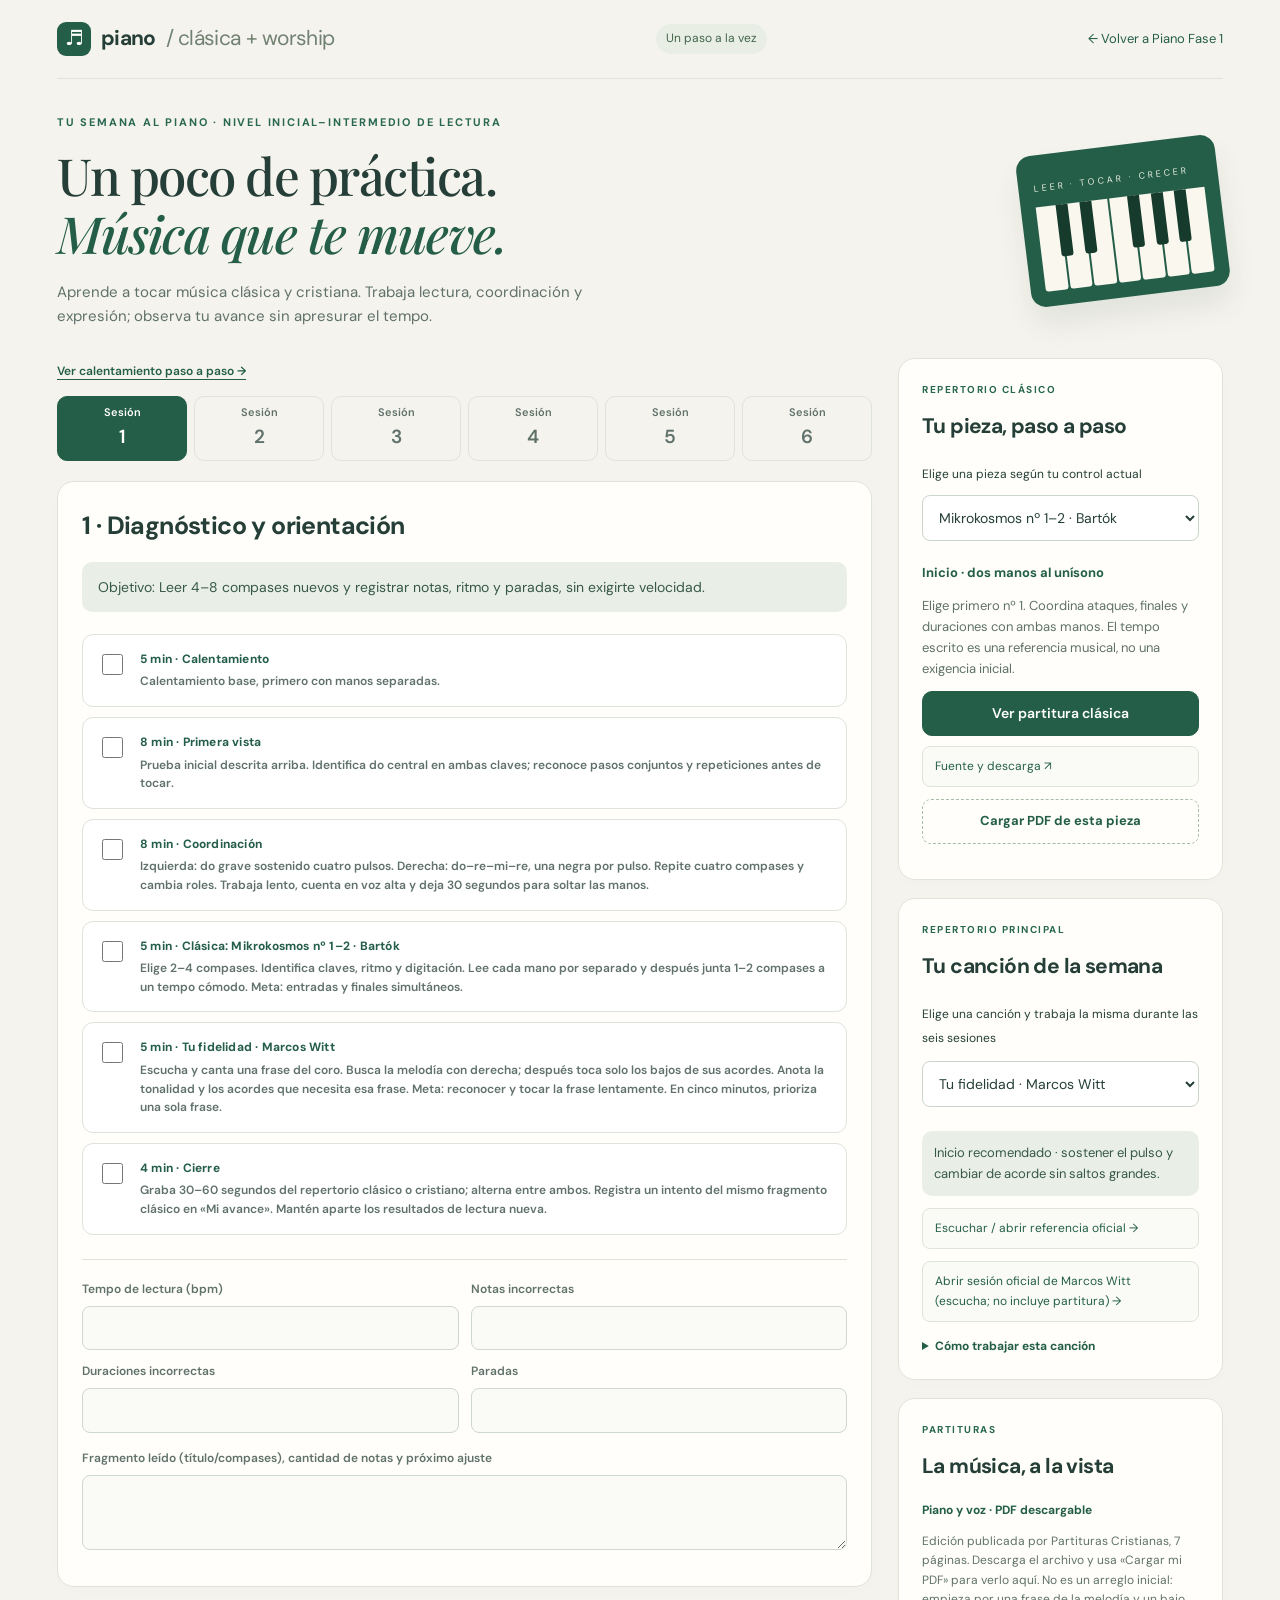
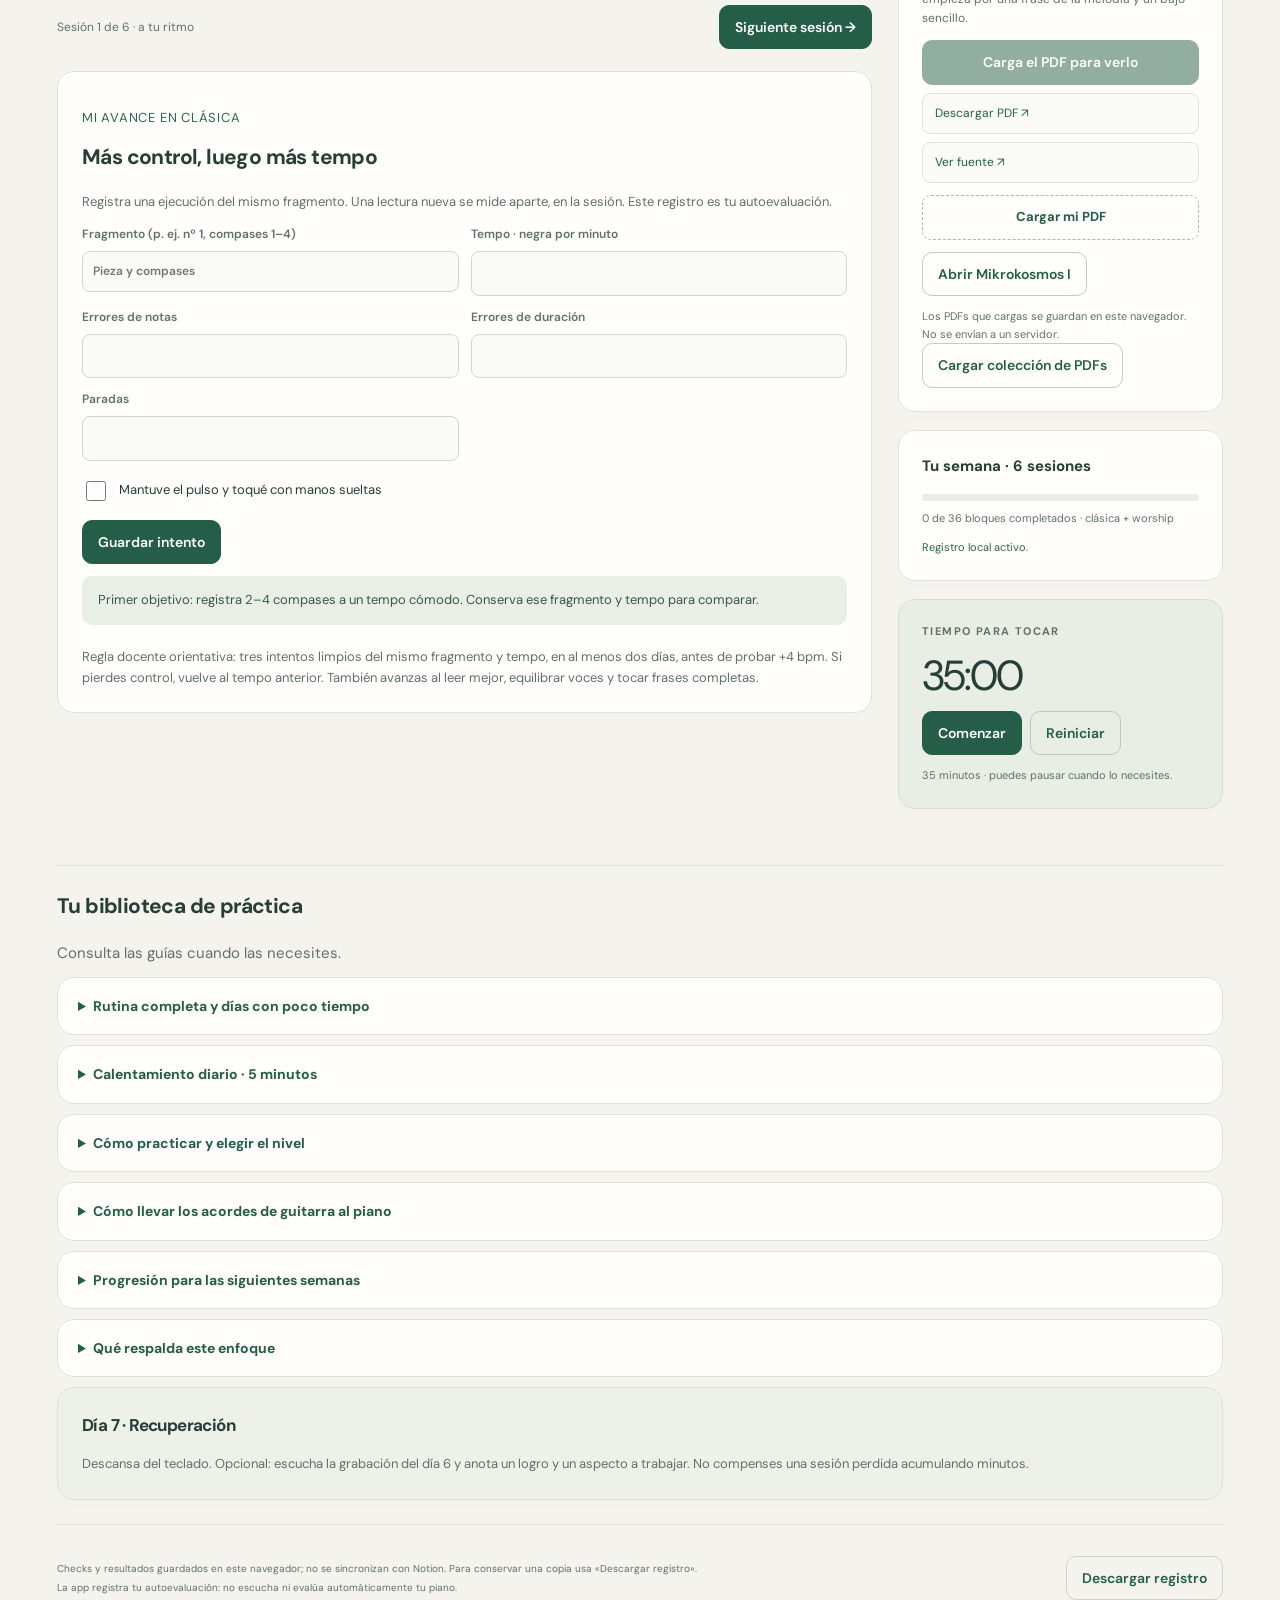
==== commit f0cf2690: "Add classical repertoire route and practice progress history" ====
--- a/semana-practica.html
+++ b/semana-practica.html
@@ -2,7 +2,7 @@
 <html lang="es">
 <head>
 <meta charset="utf-8"><meta name="viewport" content="width=device-width,initial-scale=1">
-<title>Piano · Mi práctica worship</title>
+<title>Piano · Clásica y worship</title>
 <style>
 :root{color-scheme:dark;--bg:#111317;--card:#1e2024;--text:#e2e2e8;--muted:#c3c6d6;--blue:#b2c5ff}*{box-sizing:border-box}body{margin:0;background:var(--bg);color:var(--text);font:16px/1.65 system-ui,sans-serif}main{max-width:820px;margin:auto;padding:28px 20px 70px}h1{font-size:clamp(27px,5vw,40px);line-height:1.2}h2{font-size:22px}h3{font-size:18px}a{color:var(--blue)}.intro,p{color:var(--muted)}.card,details{background:var(--card);border:1px solid #ffffff16;border-radius:18px;padding:20px;margin:18px 0}.pill{color:var(--blue);font-size:13px;letter-spacing:.06em}.goal{border-left:3px solid var(--blue);padding-left:14px;color:var(--text)}summary{cursor:pointer;font-weight:700}label.task{display:flex;gap:12px;margin:14px 0;align-items:flex-start}input[type=checkbox]{width:21px;height:21px;flex-shrink:0;margin-top:4px;accent-color:#5b8cff}label.task:has(input:checked) span{color:var(--muted);text-decoration:line-through}.fields{display:grid;grid-template-columns:repeat(2,minmax(0,1fr));gap:12px}.fields label{font-size:13px;color:var(--muted)}input[type=number],textarea{display:block;width:100%;background:#111317;color:var(--text);border:1px solid #ffffff35;border-radius:8px;padding:10px;font:inherit}textarea{min-height:75px}button{border:1px solid #ffffff35;border-radius:9px;background:#273955;color:var(--text);padding:10px 15px;font:inherit;cursor:pointer}progress{width:100%;accent-color:#5b8cff}small{color:var(--muted)}.status{color:var(--blue)}@media(max-width:480px){.fields{grid-template-columns:1fr}.card,details{padding:16px}}
 </style>
@@ -12,11 +12,11 @@
 <a href="index.html">← Volver a Piano Fase 1</a>
 <p class="pill">TU SEMANA AL PIANO · NIVEL INICIAL–INTERMEDIO DE LECTURA</p>
 <h1>Un poco de práctica.<br><em>Música que te mueve.</em></h1>
-<p class="intro">Tu espacio para aprender piano con las canciones que te inspiran. Elige una sesión, sigue los pasos y toca a tu ritmo.</p>
+<p class="intro">Aprende a tocar música clásica y cristiana. Trabaja lectura, coordinación y expresión; observa tu avance sin apresurar el tempo.</p>
 <div class="card"><strong>6 sesiones de 35 minutos + 1 día de recuperación</strong>
 <p>Orden sugerido: lunes a sábado. Con turnos, sigue las sesiones 1–6 en orden, aunque te tome más de una semana. Después del turno nocturno puedes descansar o hacer la versión de 15 minutos: 3 de calentamiento, 5 de lectura, 5 de coordinación y 2 de registro.</p>
-<p>Distribución completa: calentamiento 5 min → lectura nueva 8 min → coordinación y Bartók 8 min → canción cristiana 10 min → grabación y registro 4 min. Dentro del bloque de coordinación, deja 30 segundos para soltar las manos. La canción forma parte de cada sesión desde el primer día.</p>
-<progress id="progress" value="0" max="30"></progress><small id="progressLabel"></small><p id="storageStatus" class="status" role="status"></p>
+<p>Distribución completa: calentamiento 5 min → lectura nueva 8 min → coordinación 8 min → repertorio clásico 5 min → canción cristiana 5 min → grabación y registro 4 min. Dentro de coordinación, deja 30 segundos para soltar las manos. En días libres puedes sumar 5 minutos a cada repertorio (45 min en total).</p>
+<progress id="progress" value="0" max="36"></progress><small id="progressLabel"></small><p id="storageStatus" class="status" role="status"></p>
 </div>
 <details open><summary>Calentamiento diario · 5 minutos</summary>
 <ol>
@@ -30,7 +30,7 @@
 <p><strong>Primera vista:</strong> observa 30–45 segundos: claves, compás, notas iniciales, dirección e intervalos. Cuenta un compás y toca una sola vez a 40–60 bpm, sin volver atrás. Mira el siguiente pulso cuando puedas. Usa un fragmento nuevo cada día; una segunda pasada ya es lectura de repaso.</p>
 <p><strong>Trabajo técnico:</strong> elige 1–2 compases difíciles. Prueba cada mano brevemente y júntalas pronto, lento. Haz 2–3 repeticiones atendiendo a un problema concreto, cambia de tarea y vuelve después. Si hay errores repetidos, simplifica o baja el tempo.</p>
 <p><strong>Regla de avance propuesta:</strong> en lectura, al menos 90% de notas y duraciones correctas y como máximo una parada en dos fragmentos nuevos de días diferentes. En técnica, tres pasadas controladas sin tensión y una comprobación al día siguiente. Estos umbrales son criterios pedagógicos prácticos, no valores validados científicamente. Sube solo una variable: 4 bpm, ritmo más complejo o cambio de posición.</p>
-<p><strong>Material:</strong> Mikrokosmos I apoya la coordinación; empieza con nº 1–6 y usa una pieza breve por sesión dentro del bloque de ocho minutos. La canción elegida es tu repertorio principal. Para lectura nueva, emplea partituras iniciales que no hayas visto: aprender de oído o leer un cifrado no reemplaza leer dos pentagramas.</p>
+<p><strong>Material:</strong> Mikrokosmos I es tu primer repertorio clásico. Empieza con nº 1–2 y conserva una pieza o grupo pequeño hasta tocarlo con control. Trabaja también una canción cristiana. Para lectura nueva, emplea fragmentos iniciales que no hayas visto: una pieza ensayada deja de ser lectura a primera vista.</p>
 </details>
 <section class="card" id="worship"><p class="pill">REPERTORIO PRINCIPAL</p><h2>Tu canción de la semana</h2>
 <label for="songSelect">Elige una canción y trabaja la misma durante las seis sesiones</label><br>
@@ -50,7 +50,7 @@
 </details>
 <div id="sessions"></div>
 <div class="card"><h2>Día 7 · Recuperación</h2><p>Descansa del teclado. Opcional: escucha la grabación del día 6 y anota un logro y un aspecto a trabajar. No compenses una sesión perdida acumulando minutos.</p></div>
-<details><summary>Progresión para las siguientes semanas</summary><p><strong>Semana 2:</strong> repite la estructura con fragmentos nuevos. Conserva nº 1–6 si aún cuesta coordinar; introduce nº 10 (manos alternadas) cuando la base esté estable.</p><p><strong>Semana 3:</strong> añade nº 11 (movimiento paralelo) y nº 12 (reflejo) solo si puedes mantener pulso y relajación. Trabaja el contraste fuerte/suave entre manos.</p><p><strong>Semana 4:</strong> introduce nº 13 (cambio de posición) y después nº 16 (movimiento contrario), según resultados. Una dificultad nueva por vez. En tu canción cristiana, une estrofa y coro y explora arpegios solo cuando el acompañamiento básico esté estable.</p><p>No hay obligación de completar todos esos números en cuatro semanas. El criterio para avanzar es cómo tocas, no la fecha.</p></details>
+<details><summary>Progresión para las siguientes semanas</summary><p><strong>Semana 2:</strong> repite la estructura con fragmentos nuevos. Conserva nº 1–6 si aún cuesta coordinar; introduce nº 10 (manos alternadas) cuando la base esté estable.</p><p><strong>Semana 3:</strong> añade nº 11 (movimiento paralelo) y nº 12 (reflejo) solo si puedes mantener pulso y relajación. Trabaja el contraste fuerte/suave entre manos.</p><p><strong>Semana 4:</strong> introduce nº 13 (cambio de posición) y después nº 17 (movimiento contrario), según resultados. Una dificultad nueva por vez. En tu canción cristiana, une estrofa y coro y explora arpegios solo cuando el acompañamiento básico esté estable.</p><p>No hay obligación de completar todos esos números en cuatro semanas. El criterio para avanzar es cómo tocas, no la fecha.</p></details>
 <details><summary>Qué respalda este enfoque</summary><p>No hay evidencia comparativa suficiente para llamar a un libro el método más eficiente para todos. Un estudio de 25 pianistas avanzados encontró mejoras con un programa combinado de lectura; otro estudio pequeño con clarinetistas avanzados encontró ventajas al alternar tareas. Son orientaciones útiles, pero no prueban que esta rutina exacta sea superior en principiantes adultos.</p><ul>
 <li><a href="https://research.monash.edu/en/publications/improving-sight-reading-skills-in-advanced-pianists-a-hybrid-appr/" target="_blank" rel="noopener">Zhukov y colaboradores: enfoque combinado de lectura (2016)</a></li>
 <li><a href="https://www.frontiersin.org/journals/psychology/articles/10.3389/fpsyg.2016.01251/full" target="_blank" rel="noopener">Carter y Grahn: práctica en bloques y alternada (2016)</a></li>
@@ -58,7 +58,7 @@
 <p><small>Checks y resultados guardados en este navegador; no se sincronizan con Notion. Para conservar una copia usa «Descargar registro». La app registra tu autoevaluación: no escucha ni evalúa automáticamente tu piano.</small></p>
 <button id="export" type="button">Descargar registro</button>
 </main>
-<script>
+<script src="clasica-data.js"></script><script>
 const sessions = [
 {title:'1 · Diagnóstico y orientación',goal:'Leer 4–8 compases nuevos y registrar notas, ritmo y paradas, sin exigirte velocidad.',reading:'Prueba inicial descrita arriba. Identifica do central en ambas claves; reconoce pasos conjuntos y repeticiones antes de tocar.',coord:'Izquierda: do grave sostenido cuatro pulsos. Derecha: do–re–mi–re, una negra por pulso. Repite cuatro compases y cambia roles.',piece:'Mikrokosmos nº 1: lee el inicio de cada mano y luego ambas. Trabaja solo 1–2 compases si hace falta; tu objetivo es la sincronía.',extra:'Calentamiento base, primero con manos separadas.'},
 {title:'2 · Leer por intervalos',goal:'Completar dos fragmentos nuevos de 4 compases al mismo tempo, con como máximo una parada por fragmento.',reading:'Busca segundos y terceras: paso o salto de una tecla. Dedica dos minutos a la clave de fa. No escribas el nombre de todas las notas.',coord:'Izquierda toca do en blancas (pulsos 1 y 3); derecha do–re–mi–re en negras. Cuatro compases. Luego invierte las figuras entre manos.',piece:'Mikrokosmos nº 2, o continúa nº 1 si aún no está estable. Alterna dos minutos de repertorio y un minuto del patrón de coordinación.',extra:'En el último minuto del calentamiento, cambia roles sin acelerar.'},
@@ -88,16 +88,18 @@
 ];
 const picker=document.getElementById('songSelect');songs.forEach(s=>{const option=document.createElement('option');option.value=s.id;option.textContent=s.name;picker.appendChild(option);});picker.value=activeSong.id;
 function songCheckKey(i){return 'worship-check-'+activeSong.id+'-'+i;}
+let activeClassic=classicalPieces.find(p=>p.id===state.classicalPiece)||classicalPieces[0];
+function practiceCheckKeys(i){return ['check-'+i+'-0','check-'+i+'-1','check-'+i+'-2','classical-check-'+activeClassic.id+'-'+i,songCheckKey(i),'check-'+i+'-4'];}
 function updateSong(){document.getElementById('songFocus').textContent=activeSong.focus;document.getElementById('songTip').textContent=activeSong.tip;document.getElementById('songListen').href=activeSong.listen;const link=document.getElementById('songResource');link.href=activeSong.resource;link.textContent=activeSong.resourceLabel+' →';}
 picker.addEventListener('change',()=>{activeSong=songs.find(s=>s.id===picker.value)||songs[0];state.worshipSong=activeSong.id;updateSong();renderSessions();save();});
 function save(){try{localStorage.setItem(KEY,JSON.stringify(state));storageOK=true;}catch(e){storageOK=false;}update();}
-function update(){let done=0;for(let i=0;i<6;i++)for(let j=0;j<5;j++)if(state[j===3?songCheckKey(i):'check-'+i+'-'+j])done++;document.getElementById('progress').value=done;document.getElementById('progressLabel').textContent=done+' de 30 bloques completados · '+activeSong.name;document.getElementById('storageStatus').textContent=storageOK?'Registro local activo.':'No se pudo guardar en este navegador. Descarga tu registro antes de salir.';}
+function update(){let done=0;for(let i=0;i<6;i++)for(const key of practiceCheckKeys(i))if(state[key])done++;document.getElementById('progress').value=done;document.getElementById('progressLabel').textContent=done+' de 36 bloques completados · clásica + worship';document.getElementById('storageStatus').textContent=storageOK?'Registro local activo.':'No se pudo guardar en este navegador. Descarga tu registro antes de salir.';}
 const root=document.getElementById('sessions');
 function renderSessions(){root.replaceChildren();
 sessions.forEach((s,i)=>{const article=document.createElement('article');article.className='card';const h=document.createElement('h2');h.textContent=s.title;article.appendChild(h);const goal=document.createElement('p');goal.className='goal';goal.textContent='Objetivo: '+s.goal;article.appendChild(goal);
-const blocks=[['5 min · Calentamiento',s.extra],['8 min · Primera vista',s.reading],['8 min · Coordinación y Bartók',s.coord+' Dedica los últimos 3 minutos a Mikrokosmos nº 1–6: una sola pieza que controles, con atención al pulso.'],['10 min · '+activeSong.name,worshipSteps[i]],['4 min · Cierre','Graba 30–60 segundos de tu canción. Anota aparte tempo, errores de notas, errores de duración y paradas de la primera lectura. Escribe qué ajustarás la próxima vez en la canción.']];
-blocks.forEach((b,j)=>{const label=document.createElement('label');label.className='task';const check=document.createElement('input');check.type='checkbox';const k=j===3?songCheckKey(i):'check-'+i+'-'+j;check.checked=!!state[k];check.addEventListener('change',()=>{state[k]=check.checked;save();});const text=document.createElement('span');const strong=document.createElement('strong');strong.textContent=b[0];text.append(strong,document.createElement('br'),document.createTextNode(b[1]));label.append(check,text);article.appendChild(label);});
+const blocks=[['5 min · Calentamiento',s.extra],['8 min · Primera vista',s.reading],['8 min · Coordinación',s.coord+' Trabaja lento, cuenta en voz alta y deja 30 segundos para soltar las manos.'],['5 min · Clásica: '+activeClassic.name,activeClassic.steps[i]],['5 min · '+activeSong.name,worshipSteps[i]+' En cinco minutos, prioriza una sola frase.'],['4 min · Cierre','Graba 30–60 segundos del repertorio clásico o cristiano; alterna entre ambos. Registra un intento del mismo fragmento clásico en «Mi avance». Mantén aparte los resultados de lectura nueva.']];
+blocks.forEach((b,j)=>{const label=document.createElement('label');label.className='task';const check=document.createElement('input');check.type='checkbox';const k=practiceCheckKeys(i)[j];check.checked=!!state[k];check.addEventListener('change',()=>{state[k]=check.checked;save();});const text=document.createElement('span');const strong=document.createElement('strong');strong.textContent=b[0];text.append(strong,document.createElement('br'),document.createTextNode(b[1]));label.append(check,text);article.appendChild(label);});
 const fields=document.createElement('div');fields.className='fields';[['tempo','Tempo de lectura (bpm)'],['notes','Notas incorrectas'],['rhythm','Duraciones incorrectas'],['stops','Paradas']].forEach(([name,title])=>{const label=document.createElement('label');label.textContent=title;const input=document.createElement('input');input.type='number';input.min='0';input.step='1';if(name==='tempo'){input.min='20';input.max='240';}const k='metric-'+i+'-'+name;input.value=state[k]??'';input.addEventListener('input',()=>{state[k]=input.value;save();});label.appendChild(input);fields.appendChild(label);});article.appendChild(fields);const label=document.createElement('label');label.textContent='Fragmento leído (título/compases), cantidad de notas y próximo ajuste';const notes=document.createElement('textarea');const k='note-'+i;notes.value=state[k]||'';notes.addEventListener('input',()=>{state[k]=notes.value;save();});label.appendChild(notes);article.appendChild(label);root.appendChild(article);});if(window.refreshSession)window.refreshSession();
 }
-document.getElementById('export').addEventListener('click',()=>{const blob=new Blob([JSON.stringify({plan:'Piano y worship',exportedAt:new Date().toISOString(),song:activeSong,worshipSteps,sessions,state},null,2)],{type:'application/json'});const url=URL.createObjectURL(blob);const link=document.createElement('a');link.href=url;link.download='registro-piano-semanal.json';link.click();setTimeout(()=>URL.revokeObjectURL(url),1000);});updateSong();renderSessions();update();
-</script><script src="practica-ui.js"></script><script src="partituras.js"></script></body></html>
+document.getElementById('export').addEventListener('click',()=>{const blob=new Blob([JSON.stringify({plan:'Piano: clásica y worship',exportedAt:new Date().toISOString(),song:activeSong,classicalPiece:activeClassic,classicalPieces,worshipSteps,sessions,state},null,2)],{type:'application/json'});const url=URL.createObjectURL(blob);const link=document.createElement('a');link.href=url;link.download='registro-piano-semanal.json';link.click();setTimeout(()=>URL.revokeObjectURL(url),1000);});updateSong();renderSessions();update();
+</script><script src="practica-ui.js"></script><script src="partituras.js"></script><script src="clasica-ui.js"></script></body></html>
--- a/practica.css
+++ b/practica.css
@@ -4,6 +4,7 @@
 @media(prefers-reduced-motion:reduce){*{scroll-behavior:auto!important;transition:none!important}}
 
 label.task{display:flex;gap:14px;align-items:flex-start}label.task span{flex:1;min-width:0}.warm-link{display:inline-block;font-size:12px;font-weight:600;margin-bottom:14px}
+.classical-card select{width:100%;padding:12px;margin:10px 0;background:white;color:var(--text);border:1px solid #cad5cb;border-radius:8px;font:inherit;font-size:14px}.classical-card p:not(.pill){font-size:13px}.classical-card button{width:100%;margin-bottom:10px}.classical-card input[type=file]{position:absolute;width:1px;height:1px;overflow:hidden;clip-path:inset(50%)}.advance-card{margin-top:22px}.advance-card p,.advance-card small{font-size:13px}.advance-card .fields{border-top:0;margin-top:0;padding-top:0}.advance-card input[type=text],.advance-card input:not([type]){display:block;width:100%;padding:10px;border:1px solid #ced8ce;border-radius:8px;background:#fafbf7;color:var(--text);font:inherit;margin-top:7px}.pulse-check{display:flex;gap:10px;align-items:center;font-size:13px;margin:16px 0}.pulse-check input{accent-color:var(--green);width:20px;height:20px}.advance-card table{width:100%;border-collapse:collapse;font-size:12px;text-align:left;margin:16px 0}.advance-card caption{text-align:left;font-weight:600;padding-bottom:10px}.advance-card th,.advance-card td{padding:9px 5px;border-bottom:1px solid var(--line);vertical-align:top}.advance-card small{display:block}#attemptHistory{overflow-x:auto}@media(max-width:720px){.sidebar .classical-card{grid-column:1/-1}.brand{font-size:16px}.advance-card .fields{grid-template-columns:1fr 1fr}.advance-card .fields label:first-child{grid-column:1/-1}}
 
 .scores-card #scoreNote{font-size:12px}.score-type{font-size:12px;color:var(--green);font-weight:700}.score-actions{display:flex;flex-direction:column;gap:8px}.scores-card small{display:block;font-size:11px;margin-top:12px}.scores-card button:disabled{opacity:.5;cursor:not-allowed}.scores-card #personalScore{position:absolute;width:1px;height:1px;overflow:hidden;clip-path:inset(50%)}.file-label{display:block!important;cursor:pointer;border:1px dashed #a4bca8;padding:11px 14px;border-radius:9px;text-align:center;margin:12px 0;color:var(--green);font-weight:700;font-size:13px!important}.file-label:has(+input:focus-visible){outline:3px solid #c68b39}.secondary{background:transparent;color:var(--green);border-color:#bdcfbf}.score-dialog{width:min(1100px,96vw);height:92vh;max-height:92vh;padding:18px;border:1px solid var(--line);border-radius:15px;background:var(--card);color:var(--text)}.score-dialog::backdrop{background:#10251fbb}.score-dialog header{display:flex;gap:20px;align-items:center;justify-content:space-between}.score-dialog header small{display:block;font-size:12px;margin-top:4px}.score-dialog iframe{width:100%;height:calc(100% - 145px);min-height:200px;border:1px solid var(--line);background:white}.score-dialog p{font-size:12px;margin:5px 0}.viewer-tools{display:flex;align-items:center;gap:15px;margin:12px 0}.viewer-tools a{font-size:13px}.viewer-tools button{font-size:12px}body:has(dialog[open]){overflow:hidden}[hidden]{display:none!important}@media(max-width:720px){.sidebar .scores-card{grid-column:1/-1}.score-dialog{padding:12px;width:98vw}.score-dialog header{gap:10px}.score-dialog header button{white-space:nowrap}.score-dialog header strong{font-size:14px}}
 
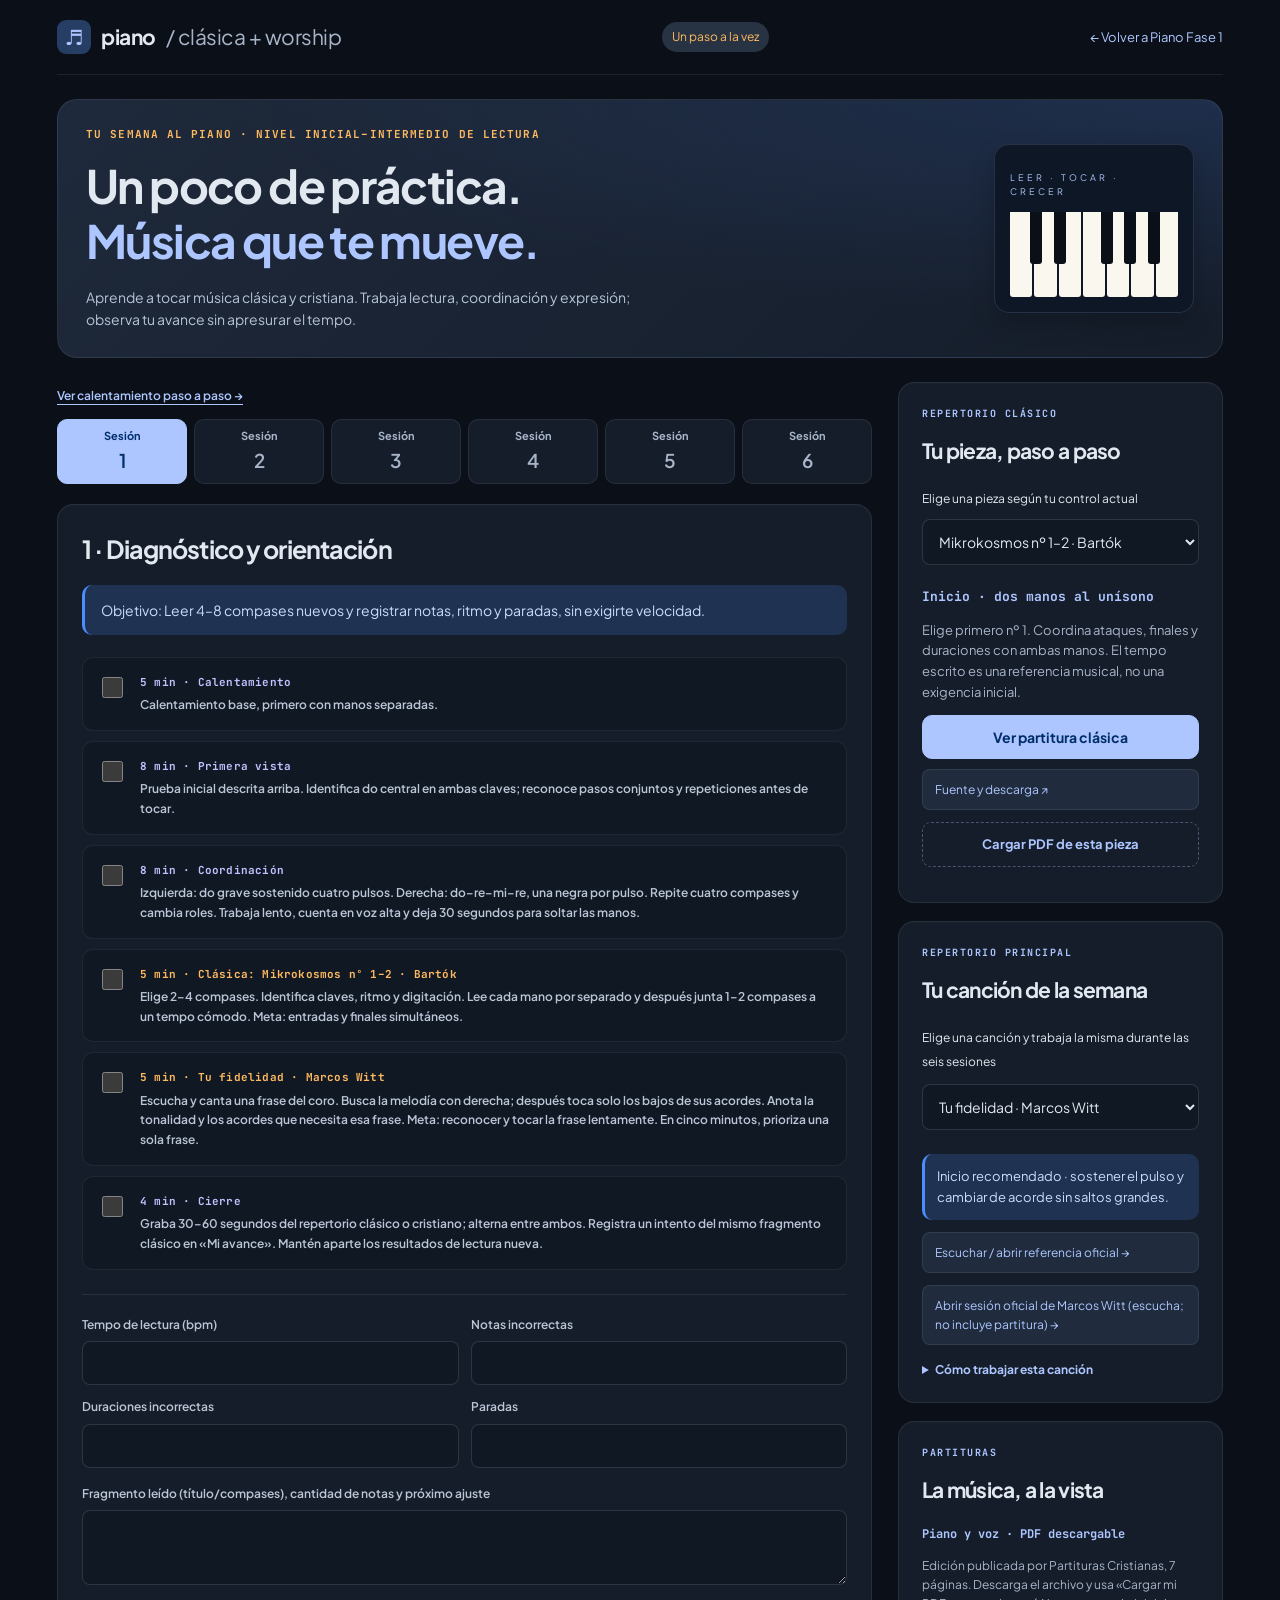
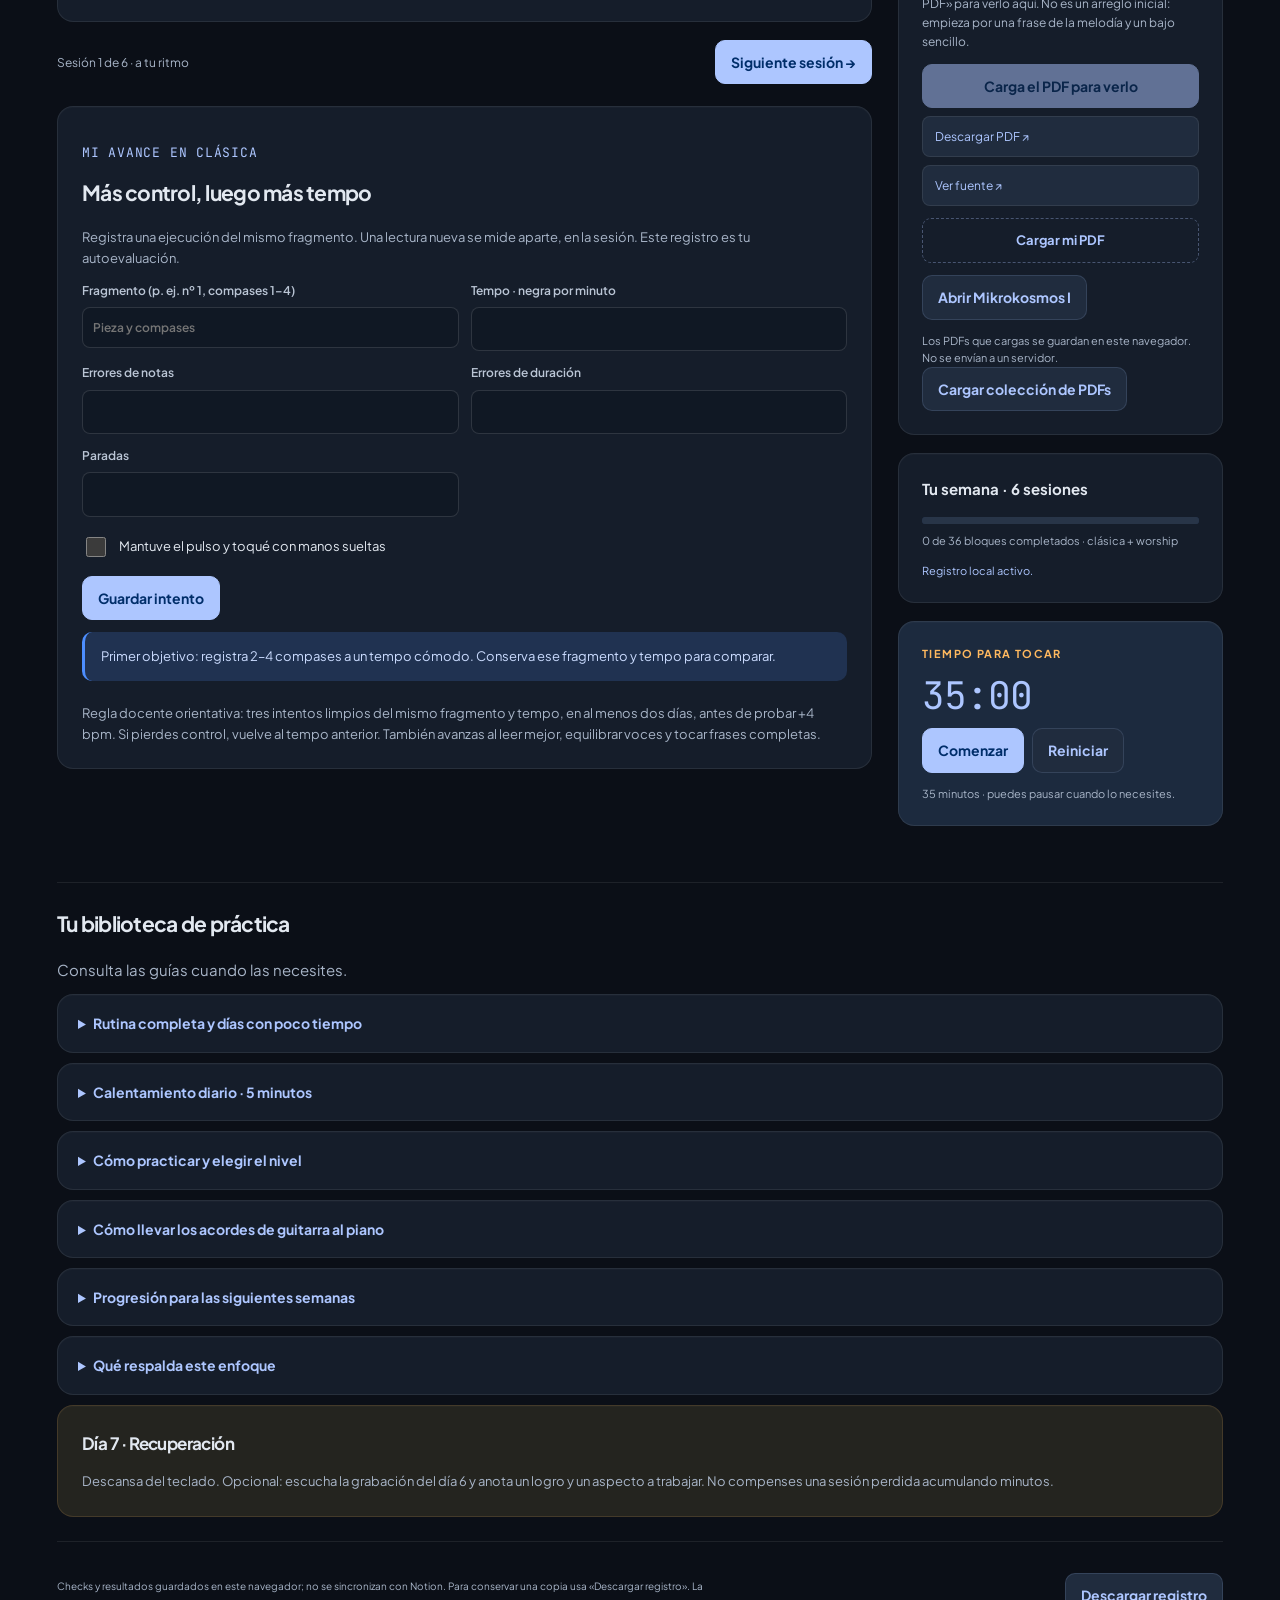
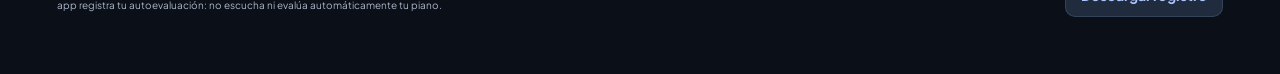
==== commit 89038183: "Apply Stitch Sanctuary design and add score download and print preview" ====
--- a/semana-practica.html
+++ b/semana-practica.html
@@ -6,9 +6,9 @@
 <style>
 :root{color-scheme:dark;--bg:#111317;--card:#1e2024;--text:#e2e2e8;--muted:#c3c6d6;--blue:#b2c5ff}*{box-sizing:border-box}body{margin:0;background:var(--bg);color:var(--text);font:16px/1.65 system-ui,sans-serif}main{max-width:820px;margin:auto;padding:28px 20px 70px}h1{font-size:clamp(27px,5vw,40px);line-height:1.2}h2{font-size:22px}h3{font-size:18px}a{color:var(--blue)}.intro,p{color:var(--muted)}.card,details{background:var(--card);border:1px solid #ffffff16;border-radius:18px;padding:20px;margin:18px 0}.pill{color:var(--blue);font-size:13px;letter-spacing:.06em}.goal{border-left:3px solid var(--blue);padding-left:14px;color:var(--text)}summary{cursor:pointer;font-weight:700}label.task{display:flex;gap:12px;margin:14px 0;align-items:flex-start}input[type=checkbox]{width:21px;height:21px;flex-shrink:0;margin-top:4px;accent-color:#5b8cff}label.task:has(input:checked) span{color:var(--muted);text-decoration:line-through}.fields{display:grid;grid-template-columns:repeat(2,minmax(0,1fr));gap:12px}.fields label{font-size:13px;color:var(--muted)}input[type=number],textarea{display:block;width:100%;background:#111317;color:var(--text);border:1px solid #ffffff35;border-radius:8px;padding:10px;font:inherit}textarea{min-height:75px}button{border:1px solid #ffffff35;border-radius:9px;background:#273955;color:var(--text);padding:10px 15px;font:inherit;cursor:pointer}progress{width:100%;accent-color:#5b8cff}small{color:var(--muted)}.status{color:var(--blue)}@media(max-width:480px){.fields{grid-template-columns:1fr}.card,details{padding:16px}}
 </style>
-<link rel="stylesheet" href="practica.css">
+<link rel="stylesheet" href="practica.css"><link rel="stylesheet" href="sanctuary.css">
 </head>
-<body><main>
+<body class="weekly"><main>
 <a href="index.html">← Volver a Piano Fase 1</a>
 <p class="pill">TU SEMANA AL PIANO · NIVEL INICIAL–INTERMEDIO DE LECTURA</p>
 <h1>Un poco de práctica.<br><em>Música que te mueve.</em></h1>
@@ -102,4 +102,4 @@
 const fields=document.createElement('div');fields.className='fields';[['tempo','Tempo de lectura (bpm)'],['notes','Notas incorrectas'],['rhythm','Duraciones incorrectas'],['stops','Paradas']].forEach(([name,title])=>{const label=document.createElement('label');label.textContent=title;const input=document.createElement('input');input.type='number';input.min='0';input.step='1';if(name==='tempo'){input.min='20';input.max='240';}const k='metric-'+i+'-'+name;input.value=state[k]??'';input.addEventListener('input',()=>{state[k]=input.value;save();});label.appendChild(input);fields.appendChild(label);});article.appendChild(fields);const label=document.createElement('label');label.textContent='Fragmento leído (título/compases), cantidad de notas y próximo ajuste';const notes=document.createElement('textarea');const k='note-'+i;notes.value=state[k]||'';notes.addEventListener('input',()=>{state[k]=notes.value;save();});label.appendChild(notes);article.appendChild(label);root.appendChild(article);});if(window.refreshSession)window.refreshSession();
 }
 document.getElementById('export').addEventListener('click',()=>{const blob=new Blob([JSON.stringify({plan:'Piano: clásica y worship',exportedAt:new Date().toISOString(),song:activeSong,classicalPiece:activeClassic,classicalPieces,worshipSteps,sessions,state},null,2)],{type:'application/json'});const url=URL.createObjectURL(blob);const link=document.createElement('a');link.href=url;link.download='registro-piano-semanal.json';link.click();setTimeout(()=>URL.revokeObjectURL(url),1000);});updateSong();renderSessions();update();
-</script><script src="practica-ui.js"></script><script src="partituras.js"></script><script src="clasica-ui.js"></script></body></html>
+</script><script src="practica-ui.js"></script><script src="partituras.js"></script><script src="clasica-ui.js"></script><script src="partitura-export.js"></script></body></html>
--- a/sanctuary.css
+++ b/sanctuary.css
@@ -0,0 +1,21 @@
+@import url('https://fonts.googleapis.com/css2?family=Plus+Jakarta+Sans:wght@400;500;600;700;800&family=JetBrains+Mono:wght@400;500;600&display=swap');
+/* Sanctuary Piano: visual system exported from Franco's Stitch design. */
+#printDialog{width:min(960px,98vw);height:94vh;max-height:94vh;border:1px solid #424754;border-radius:14px;padding:0;background:#27303d;color:#e2e8f0;overflow:auto}#printDialog::backdrop{background:#07101be6}#printDialog>header{position:sticky;top:0;z-index:1;padding:16px;background:#151d2a;display:flex;gap:12px;align-items:center;flex-wrap:wrap;border-bottom:1px solid #ffffff20}#printDialog h1{font-size:16px;margin:0;flex:1 1 220px}#printDialog #printStatus{font-size:12px;margin:0;width:100%;color:#bac5d5}#printDialog button:disabled{opacity:.5;cursor:wait}.print-page{width:210mm;height:297mm;box-sizing:border-box;padding:10mm;margin:16px auto;background:white;display:flex;align-items:center;justify-content:center;break-after:page}.print-page:last-child{break-after:auto}.print-page img{max-width:100%;max-height:100%;object-fit:contain}@media screen and (max-width:820px){.print-page{width:94%;height:auto;padding:12px}.print-page img{width:100%;height:auto}}@page{size:A4 portrait;margin:0}@media print{html,body{background:white!important;margin:0!important;padding:0!important;overflow:visible!important}body>*:not(#printDialog){display:none!important}#printDialog{display:block!important;position:static!important;width:auto!important;height:auto!important;max-height:none!important;overflow:visible!important;border:0!important;border-radius:0!important;padding:0!important;margin:0!important;background:white!important;box-shadow:none!important}#printDialog>header{display:none!important}.print-page{margin:0!important;box-shadow:none!important;break-inside:avoid}#printDialog::backdrop{display:none!important}}
+:root{color-scheme:dark;--bg:#0b0f17;--card:#151d2a;--card2:#181f2d;--card3:#1c2635;--card-high:#283548;--text:#e2e8f0;--muted:#a8b5c8;--primary:#3b82f6;--primary-soft:#adc6ff;--tertiary:#ffb95f;--border:#ffffff14;--border2:#ffffff14;--line:#ffffff14;--green:#adc6ff;--blue:#adc6ff;--soft:#203251;--notion:#adc6ff}
+body{background:var(--bg);color:var(--text);font-family:'Plus Jakarta Sans',system-ui,sans-serif;-webkit-font-smoothing:antialiased}
+:is(button,a,input,select,textarea,summary):focus-visible{outline:3px solid var(--tertiary);outline-offset:4px}
+.weekly h1,.weekly h2,.weekly h3{font-family:'Plus Jakarta Sans',system-ui,sans-serif;font-weight:700;letter-spacing:-.035em;color:var(--text)}
+.weekly h1{font-size:clamp(30px,4vw,46px);line-height:1.2}.weekly h1 em{font-style:normal;color:#adc6ff;font-weight:700}
+.weekly .topbar{padding:20px 0}.weekly .brand{letter-spacing:-.5px}.weekly .brand-icon{background:#263d64;color:#adc6ff}.weekly .topbar small{background:#273343;color:#ffb95f}.weekly .brand span:last-child{color:#a8b5c8!important}
+.weekly .hero{border:1px solid var(--line);border-radius:20px;background:radial-gradient(ellipse at 100% 0,#29457966,transparent 60%),linear-gradient(135deg,#1e293b,#151d2a);padding:26px 28px;margin:24px 0}.weekly .hero .pill{color:var(--tertiary);letter-spacing:1.1px}.weekly .hero .intro{color:#b7c4d7;font-size:14px}
+.weekly .piano-art{transform:none;background:#0e1725;border:1px solid #adc6ff25;box-shadow:0 10px 25px #0003}.weekly .piano-art span{color:#adc6ff}.weekly .keys b{background:#0b0f17}
+.weekly .card,.weekly details{border-color:var(--line);background:var(--card);box-shadow:inset 0 1px 0 #ffffff05;border-radius:16px}
+.weekly button{background:#adc6ff;color:#002e6a;border-color:#adc6ff;font-weight:700}.weekly button:hover{background:#c7d8ff}.weekly .secondary,.weekly #export,.weekly .timer-actions button:last-child{background:#202c3e;color:#adc6ff;border-color:#adc6ff25}.weekly .secondary:hover{background:#2c3a51}
+.weekly .session-nav button{background:#151d2a;border-color:var(--line);color:#a8b5c8}.weekly .session-nav button[aria-pressed=true]{background:#adc6ff;color:#002e6a;border-color:#adc6ff}.weekly .session-nav button.done:not([aria-pressed=true]){background:#233d56;color:#a9d9c0}
+.weekly .pill,.weekly .score-type{color:#adc6ff;font-family:'JetBrains Mono',monospace}.weekly .goal{background:#203251;color:#cbdcff;border-left:3px solid #4d8eff}.weekly .task{background:#101824;border-color:#ffffff10;line-height:1.65}.weekly .task strong{color:#c0c1ff;font-family:'JetBrains Mono',monospace;font-size:11px}.weekly .task:nth-of-type(4) strong,.weekly .task:nth-of-type(5) strong{color:#ffb95f}.weekly .task input,.weekly .pulse-check input{accent-color:#4d8eff}.weekly .task:has(input:checked){background:#18283b;border-color:#4d8eff40}.weekly .task:has(input:checked) span{color:#a8b5c8}
+.weekly input[type=number],.weekly textarea,.weekly .advance-card input:not([type]),.weekly .classical-card select,.weekly .sidebar #songSelect{background:#101824!important;color:var(--text)!important;border-color:#ffffff20!important}.weekly input,.weekly select,.weekly textarea{font-family:inherit}.weekly .fields label,.weekly .session-card>label{color:#bac5d5}
+.weekly .sidebar a{background:#202c3e;border-color:#ffffff14;color:#adc6ff}.weekly .file-label{border-color:#adc6ff55;color:#adc6ff}.weekly .timer{background:#1c2a3e}.weekly .clock{font-family:'JetBrains Mono',monospace;color:#adc6ff;font-size:38px;letter-spacing:-1px}.weekly .timer-label{color:#ffb95f}.weekly .rest-card{background:#24241f;border-color:#ffb95f25}
+.weekly progress::-webkit-progress-bar{background:#283548}.weekly progress::-webkit-progress-value{background:#4d8eff}.weekly .score-dialog{background:#151d2a;border-color:#424754}.weekly #scorePages{background:#26303d}.weekly .viewer-tools{flex-wrap:wrap;gap:10px}.weekly .print-range{display:flex;align-items:center;gap:6px;font-size:12px;color:var(--muted)}.weekly .print-range select{padding:8px;border-radius:8px;background:#202c3e;color:var(--text);border:1px solid var(--line);font:inherit}.weekly #viewerActionStatus{color:#ffb95f;min-height:18px}.weekly #scorePages{height:calc(100% - 245px)}
+.weekly .library summary,.weekly .song-guide summary{color:#adc6ff}.weekly .advance-card th{color:#adc6ff}.weekly .warm-link{color:#adc6ff}
+.index-skin :is(h1,h2,.name,.dtitle,.ptitle,.bpm){font-family:'Plus Jakarta Sans',system-ui,sans-serif!important}.index-skin .today-card{background:linear-gradient(145deg,#24344e,#151d2a);border-color:var(--border)}.index-skin .task{background:#101824;border:1px solid #ffffff0d;border-radius:12px;padding:14px;margin:8px 0}.index-skin .tag{background:#6366f122;color:#c0c1ff}.index-skin .example-toggle{color:#ffb95f}.index-skin .piece-card{background:#151d2a;padding:18px}.index-skin .metro-dial{background:radial-gradient(circle,#1e3554,#101824);border-color:#adc6ff40}.index-skin .notion-box{background:#203251}
+@media(max-width:720px){.weekly .hero{padding:20px;margin:18px 0}.weekly .hero h1{font-size:30px}.weekly .sidebar{order:0;display:flex;flex-direction:column;width:100%;gap:14px}.weekly .practice-column{order:-1}.weekly .sidebar .card{width:100%}.weekly .brand{font-size:14px}.weekly .topbar{gap:8px}.weekly .topbar a{font-size:11px}.weekly .viewer-tools button{font-size:12px}.weekly #scorePages{height:calc(100% - 300px)}.weekly .print-range{flex-wrap:wrap}}
